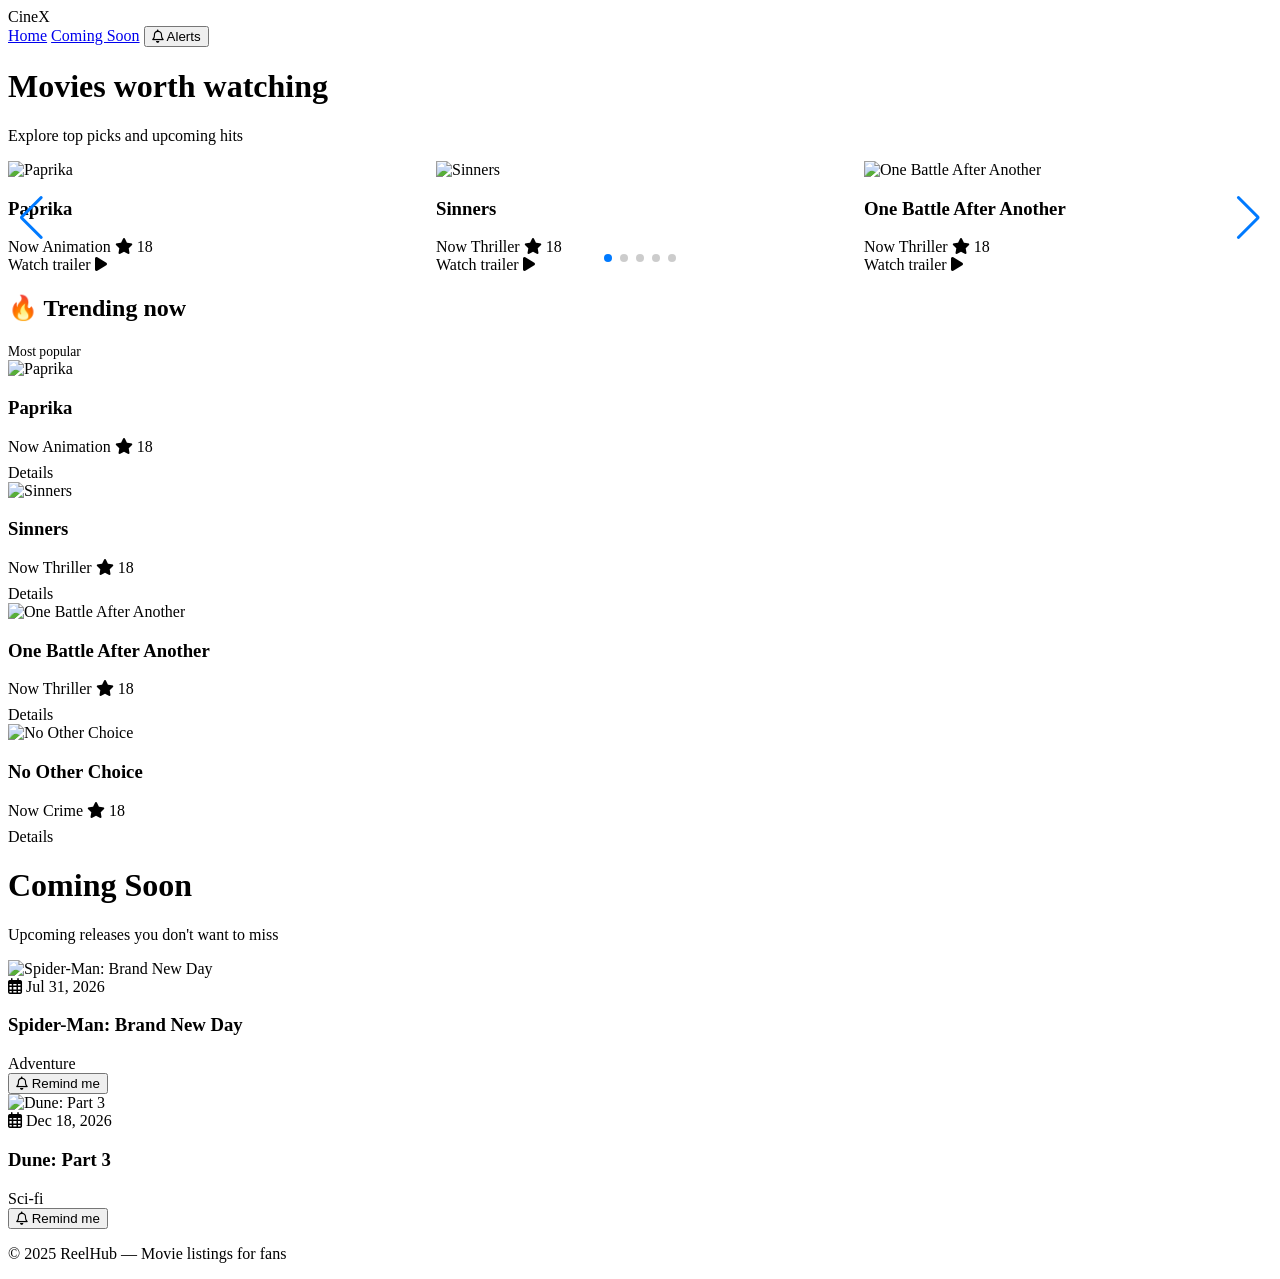
==== movie listing/index.html @ 29bce932 "server error fix" ====
<!DOCTYPE html>
<html lang="en">
<head>
    <meta charset="UTF-8">
    <meta name="viewport" content="width=device-width, initial-scale=1.0">
    <title>CineX - Movie Tracker</title>
    <!-- Google Fonts -->
    <link href="https://fonts.googleapis.com/css2?family=Inter:opsz,wght@14..32,300;400;600;700&display=swap" rel="stylesheet">
    <!-- Swiper CSS (for carousel) -->
    <link rel="stylesheet" href="https://cdn.jsdelivr.net/npm/swiper@11/swiper-bundle.min.css" />
    <!-- Font Awesome (for icons) -->
    <link rel="stylesheet" href="https://cdnjs.cloudflare.com/ajax/libs/font-awesome/6.0.0-beta3/css/all.min.css">

</head>
<body>

<!-- Placeholder for external structure sections -->
<div id="site-header"></div>
<main id="site-content"></main>
<div id="site-footer"></div>

<!-- ========== SCRIPTS ========== -->
<script src="https://cdn.jsdelivr.net/npm/swiper@11/swiper-bundle.min.js"></script>
<script>
    async function loadPartial(container, url) {
        try {
            const response = await fetch(url);
            if (!response.ok) throw new Error(`${url} load failed`);
            document.getElementById(container).innerHTML = await response.text();
        } catch (err) {
            console.error(err);
            document.getElementById(container).innerHTML = `<p class="error">Failed to load ${url}</p>`;
        }
    }

    async function loadSectionedLayout() {
        try {
            const [headerRes, homeRes, comingRes, footerRes] = await Promise.all([
                fetch('partials/header.html'),
                fetch('partials/home.html'),
                fetch('partials/coming.html'),
                fetch('partials/footer.html')
            ]);

            const headerHtml = await headerRes.text();
            const homeHtml = await homeRes.text();
            const comingHtml = await comingRes.text();
            const footerHtml = await footerRes.text();

            document.getElementById('site-header').innerHTML = headerHtml;
            document.getElementById('site-content').innerHTML = homeHtml + comingHtml;
            document.getElementById('site-footer').innerHTML = footerHtml;
        } catch (err) {
            console.error('Error loading layout:', err);
        }
    }

    // ========== MOVIE DATA ==========
    let carouselMovies = [];
    let trendingMovies = [];
    let comingMovies = [];

    function makePlaceholderPoster(title, color = '1a1a24', textColor = '9b87f5') {
        const safe = encodeURIComponent(title.replace(/\s+/g, '+'));
        return `https://placehold.co/600x400/${color}/${textColor}?text=${safe}`;
    }

    function prettyDate(isoDate) {
        if (!isoDate) return 'TBA';
        const d = new Date(isoDate);
        if (Number.isNaN(d.getTime())) return isoDate;
        return d.toLocaleDateString(undefined, { month: 'short', day: 'numeric', year: 'numeric' });
    }

    const movieCovers = {
        'Paprika': 'https://upload.wikimedia.org/wikipedia/en/1/12/Paprika_%282006_film%29_poster.jpg',
        'Sinners': 'https://via.placeholder.com/780x1170?text=Sinners',
        'One Battle After Another': 'https://via.placeholder.com/780x1170?text=One+Battle+After+Another',
        'No Other Choice': 'https://via.placeholder.com/780x1170?text=No+Other+Choice',
        'Avatar: The Way of Water': 'https://image.tmdb.org/t/p/w780/t6HIqrRAclMCA60NsSmeqe9RmNV.jpg',
        'Coraline': 'https://upload.wikimedia.org/wikipedia/en/7/7a/Coraline_poster.jpg',
        'Sentimental Value': 'https://via.placeholder.com/780x1170?text=Sentimental+Value',
        "Howl's Moving Castle": 'https://upload.wikimedia.org/wikipedia/en/a/a0/Howls-moving-castleposter.jpg',
        'Spider-Man: Brand New Day': 'https://via.placeholder.com/780x1170?text=Spider-Man+Brand+New+Day',
        'Dune: Part 3': 'https://via.placeholder.com/780x1170?text=Dune+Part+3'
    };

    function parseMovieNode(node) {
        const title = node.querySelector('title')?.textContent.trim() || 'Untitled';
        const release = node.querySelector('release_date')?.textContent.trim() || null;
        const year = release ? (release.slice(0, 4)) : 'Now';
        const rating = node.querySelector('rating')?.textContent.trim() || '—';
        const genre = node.querySelector('genre > type')?.textContent.trim() || 'Unknown';

        const img = movieCovers[title] || makePlaceholderPoster(title);
        const fallback = makePlaceholderPoster(title, '2e2e3a', 'f5f5f5');

        return {
            title,
            year,
            rating,
            genre,
            release: prettyDate(release),
            img,
            fallback
        };
    }

    async function loadMovieDataFromXml() {
        const response = await fetch('movies.xml');
        if (!response.ok) throw new Error('Could not load movies.xml');
        const xmlText = await response.text();
        const parser = new DOMParser();
        const xmlDoc = parser.parseFromString(xmlText, 'application/xml');

        const nowShowing = Array.from(xmlDoc.querySelectorAll('now_showing > movie')).map(parseMovieNode);
        const aboutComing = Array.from(xmlDoc.querySelectorAll('coming_soon > movie')).map(parseMovieNode);

        carouselMovies = nowShowing.slice(0, 5);
        trendingMovies = nowShowing.slice(0, 4);
        comingMovies = aboutComing;
    }

    function setImg(imgElement, primary, fallback) {
        imgElement.src = primary;
        imgElement.onerror = function() {
            if (imgElement.src !== fallback) {
                imgElement.src = fallback;
            }
        };
    }

    function buildCarousel() {
        const wrapper = document.getElementById("carouselList");
        if (!wrapper) return;
        wrapper.innerHTML = "";
        for (let m of carouselMovies) {
            const slide = document.createElement("div");
            slide.className = "swiper-slide";
            slide.innerHTML = `
                <div class="movie-card">
                    <img class="carousel-img" data-src="${m.img}" data-fallback="${m.fallback}" alt="${m.title}">
                    <div class="movie-info">
                        <h3>${m.title}</h3>
                        <div class="movie-details">
                            <span>${m.year}</span>
                            <span>${m.genre}</span>
                            <span class="rating"><i class="fas fa-star"></i> ${m.rating}</span>
                        </div>
                        <div class="trailer-btn">Watch trailer <i class="fas fa-play"></i></div>
                    </div>
                </div>
            `;
            wrapper.appendChild(slide);
        }
        const imgs = document.querySelectorAll(".carousel-img");
        imgs.forEach(img => {
            const src = img.getAttribute("data-src");
            const fall = img.getAttribute("data-fallback");
            setImg(img, src, fall);
        });
    }

    function buildTrending() {
        const grid = document.getElementById("trendingGrid");
        if (!grid) return;
        grid.innerHTML = "";
        for (let m of trendingMovies) {
            const card = document.createElement("div");
            card.className = "grid-card";
            card.innerHTML = `
                <img class="grid-img" data-src="${m.img}" data-fallback="${m.fallback}" alt="${m.title}">
                <div class="card-info">
                    <h3>${m.title}</h3>
                    <div class="movie-details">
                        <span>${m.year}</span>
                        <span>${m.genre}</span>
                        ${m.rating !== "—" ? `<span class="rating"><i class="fas fa-star"></i> ${m.rating}</span>` : ""}
                    </div>
                    <div class="trailer-btn" style="margin-top:8px;">Details</div>
                </div>
            `;
            grid.appendChild(card);
        }
        const gridImgs = document.querySelectorAll("#trendingGrid .grid-img");
        gridImgs.forEach(img => {
            const src = img.getAttribute("data-src");
            const fall = img.getAttribute("data-fallback");
            setImg(img, src, fall);
        });
    }

    function buildComingSoon() {
        const grid = document.getElementById("comingGrid");
        if (!grid) return;
        grid.innerHTML = "";
        for (let m of comingMovies) {
            const card = document.createElement("div");
            card.className = "grid-card";
            card.innerHTML = `
                <img class="coming-img" data-src="${m.img}" data-fallback="${m.fallback}" alt="${m.title}">
                <div class="card-info">
                    <div class="release-badge"><i class="far fa-calendar-alt"></i> ${m.release}</div>
                    <h3>${m.title}</h3>
                    <div class="movie-details">${m.genre}</div>
                    <button class="remind-button" data-movie="${m.title}"><i class="far fa-bell"></i> Remind me</button>
                </div>
            `;
            grid.appendChild(card);
        }
        const comingImgs = document.querySelectorAll("#comingGrid .coming-img");
        comingImgs.forEach(img => {
            const src = img.getAttribute("data-src");
            const fall = img.getAttribute("data-fallback");
            setImg(img, src, fall);
        });
        document.querySelectorAll(".remind-button").forEach(btn => {
            btn.addEventListener("click", function(e) {
                e.stopPropagation();
                const movieName = this.getAttribute("data-movie");
                alert("Reminder set for " + movieName + "! We'll notify you.");
            });
        });
    }

    function bindActions() {
        document.body.addEventListener("click", function(e) {
            if (e.target.closest(".trailer-btn")) {
                const btn = e.target.closest(".trailer-btn");
                const card = btn.closest(".movie-card") || btn.closest(".grid-card");
                let title = "this movie";
                if (card) {
                    const titleEl = card.querySelector("h3");
                    if (titleEl) title = titleEl.innerText;
                }
                alert("🎬 Trailer preview for " + title + " - coming soon!");
            }
        });
    }

    let swiperInstance = null;
    function initSwiper() {
        if (swiperInstance) swiperInstance.destroy(true, true);
        swiperInstance = new Swiper(".movie-carousel", {
            slidesPerView: 1,
            spaceBetween: 20,
            loop: true,
            pagination: { el: ".swiper-pagination", clickable: true },
            navigation: { nextEl: ".swiper-button-next", prevEl: ".swiper-button-prev" },
            breakpoints: {
                640: { slidesPerView: 2 },
                1000: { slidesPerView: 3 }
            },
            autoplay: { delay: 4000, disableOnInteraction: false }
        });
    }

    function setupNavigation() {
        const homePageDiv = document.getElementById("homePage");
        const comingPageDiv = document.getElementById("comingPage");
        const navLinks = document.querySelectorAll(".nav-link");

        console.log("Setting up navigation...");
        console.log("homePage exists:", !!homePageDiv);
        console.log("comingPage exists:", !!comingPageDiv);
        console.log("navLinks found:", navLinks.length);

        if (!homePageDiv || !comingPageDiv) {
            console.error("Page elements not found! Check HTML structure.");
            return;
        }

        function switchPage(pageName) {
            console.log("Switching to page:", pageName);
            if (pageName === "home") {
                homePageDiv.classList.add("active");
                comingPageDiv.classList.remove("active");
                setTimeout(() => {
                    if (swiperInstance) swiperInstance.update();
                    else initSwiper();
                }, 50);
            } else if (pageName === "coming") {
                homePageDiv.classList.remove("active");
                comingPageDiv.classList.add("active");
            }
            navLinks.forEach(link => {
                const linkPage = link.getAttribute("data-page");
                if (linkPage === pageName) {
                    link.classList.add("active");
                } else {
                    link.classList.remove("active");
                }
            });
        }

        navLinks.forEach(link => {
            link.addEventListener("click", function(e) {
                e.preventDefault();
                const page = this.getAttribute("data-page");
                console.log("Nav link clicked, page:", page);
                if (page) switchPage(page);
            });
        });

        const bellBtn = document.getElementById("notifyBell");
        if (bellBtn) {
            bellBtn.addEventListener("click", function() {
                alert("Get alerts for new movies and trailers! (demo)");
            });
        }
        switchPage("home");
    }

    function init() {
        buildCarousel();
        buildTrending();
        buildComingSoon();
        bindActions();
        setupNavigation();
        initSwiper();
    }

    loadSectionedLayout()
        .then(() => loadMovieDataFromXml())
        .then(init)
        .catch(err => {
            console.error(err);
            // If XML fails, still initialize with whatever data is present
            init();
        });
</script>
</body>
</html>
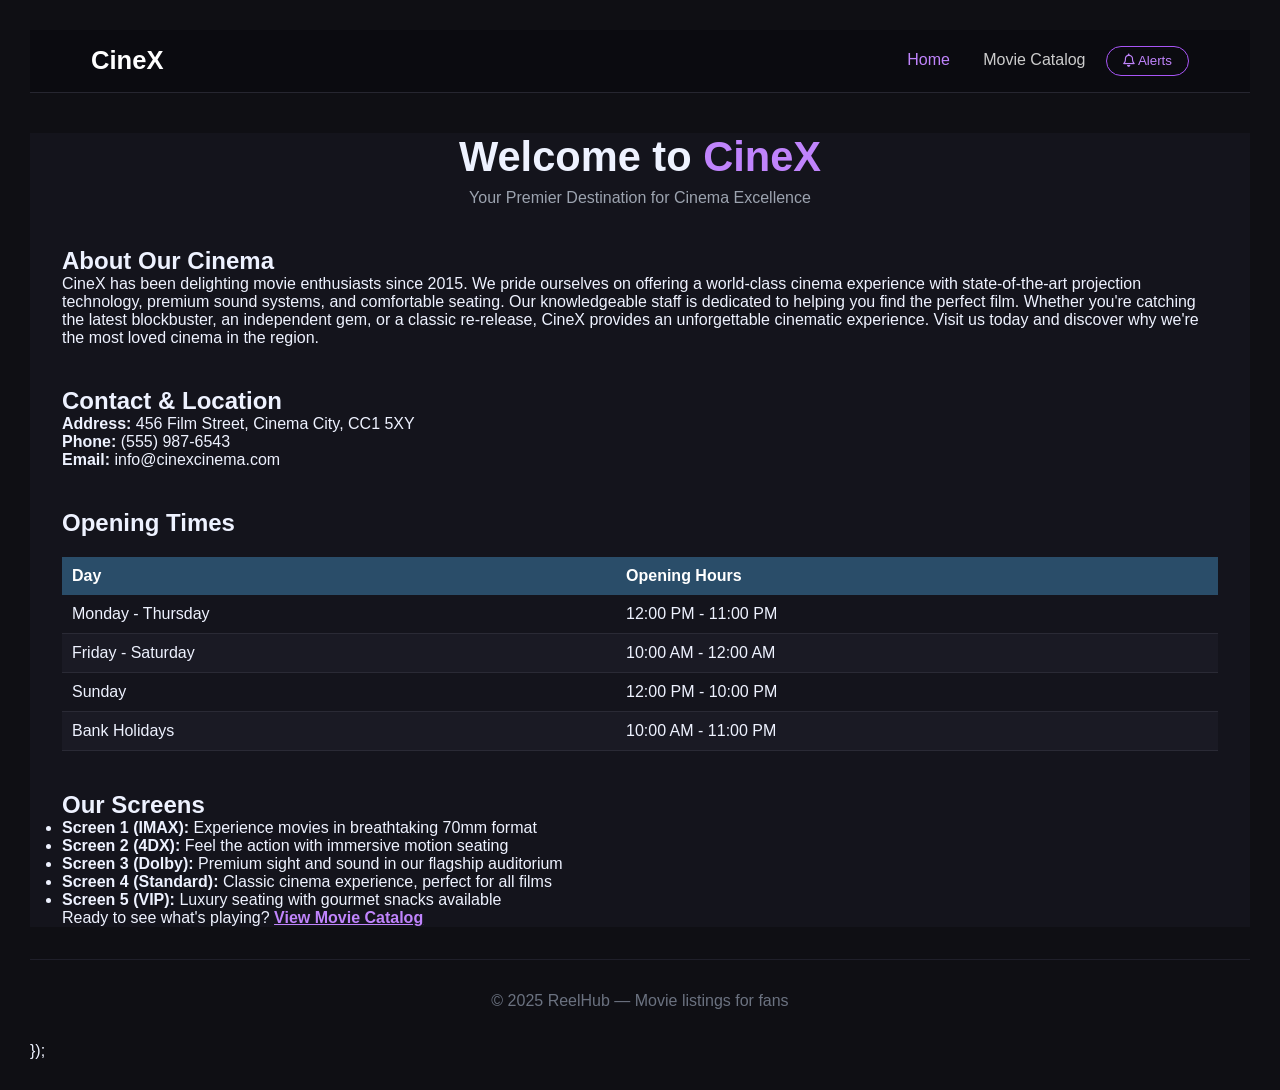
==== commit b44d651b: "style.css" ====
--- a/movie listing/index.html
+++ b/movie listing/index.html
@@ -10,7 +10,8 @@
     <link rel="stylesheet" href="https://cdn.jsdelivr.net/npm/swiper@11/swiper-bundle.min.css" />
     <!-- Font Awesome (for icons) -->
     <link rel="stylesheet" href="https://cdnjs.cloudflare.com/ajax/libs/font-awesome/6.0.0-beta3/css/all.min.css">
-
+    <!-- Main Stylesheet -->
+    <link rel="stylesheet" href="style.css">
 </head>
 <body>
 
@@ -22,17 +23,6 @@
 <!-- ========== SCRIPTS ========== -->
 <script src="https://cdn.jsdelivr.net/npm/swiper@11/swiper-bundle.min.js"></script>
 <script>
-    async function loadPartial(container, url) {
-        try {
-            const response = await fetch(url);
-            if (!response.ok) throw new Error(`${url} load failed`);
-            document.getElementById(container).innerHTML = await response.text();
-        } catch (err) {
-            console.error(err);
-            document.getElementById(container).innerHTML = `<p class="error">Failed to load ${url}</p>`;
-        }
-    }
-
     async function loadSectionedLayout() {
         try {
             const [headerRes, homeRes, comingRes, footerRes] = await Promise.all([
@@ -56,203 +46,60 @@
     }
 
     // ========== MOVIE DATA ==========
-    let carouselMovies = [];
-    let trendingMovies = [];
-    let comingMovies = [];
+    let moviesData = [];
 
-    function makePlaceholderPoster(title, color = '1a1a24', textColor = '9b87f5') {
-        const safe = encodeURIComponent(title.replace(/\s+/g, '+'));
-        return `https://placehold.co/600x400/${color}/${textColor}?text=${safe}`;
+    async function loadMoviesFromXml() {
+        try {
+            const response = await fetch('movies.xml');
+            if (!response.ok) throw new Error('Could not load movies.xml');
+            const xmlText = await response.text();
+            const parser = new DOMParser();
+            const xmlDoc = parser.parseFromString(xmlText, 'application/xml');
+
+            if (xmlDoc.getElementsByTagName("parsererror").length > 0) {
+                throw new Error('XML parsing error');
+            }
+
+            // Load now_showing movies
+            moviesData = Array.from(xmlDoc.querySelectorAll('now_showing > movie')).map(node => {
+                const showtimes = Array.from(node.querySelectorAll('showtimes > time'))
+                    .map(t => t.textContent.trim())
+                    .join(', ');
+                
+                return {
+                    id: node.getAttribute('id'),
+                    title: node.querySelector('title')?.textContent.trim() || 'Unknown',
+                    genre: node.querySelector('genre > type')?.textContent.trim() || 'Unknown',
+                    rating: node.querySelector('rating')?.textContent.trim() || '—',
+                    duration: node.querySelector('duration')?.textContent.trim() || '—',
+                    format: node.querySelector('format')?.textContent.trim() || '—',
+                    showtimes: showtimes || '—'
+                };
+            });
+
+            console.log(`Loaded ${moviesData.length} movies from XML`);
+        } catch (err) {
+            console.error('Error loading movies:', err);
+        }
     }
 
-    function prettyDate(isoDate) {
-        if (!isoDate) return 'TBA';
-        const d = new Date(isoDate);
-        if (Number.isNaN(d.getTime())) return isoDate;
-        return d.toLocaleDateString(undefined, { month: 'short', day: 'numeric', year: 'numeric' });
-    }
-
-    const movieCovers = {
-        'Paprika': 'https://upload.wikimedia.org/wikipedia/en/1/12/Paprika_%282006_film%29_poster.jpg',
-        'Sinners': 'https://via.placeholder.com/780x1170?text=Sinners',
-        'One Battle After Another': 'https://via.placeholder.com/780x1170?text=One+Battle+After+Another',
-        'No Other Choice': 'https://via.placeholder.com/780x1170?text=No+Other+Choice',
-        'Avatar: The Way of Water': 'https://image.tmdb.org/t/p/w780/t6HIqrRAclMCA60NsSmeqe9RmNV.jpg',
-        'Coraline': 'https://upload.wikimedia.org/wikipedia/en/7/7a/Coraline_poster.jpg',
-        'Sentimental Value': 'https://via.placeholder.com/780x1170?text=Sentimental+Value',
-        "Howl's Moving Castle": 'https://upload.wikimedia.org/wikipedia/en/a/a0/Howls-moving-castleposter.jpg',
-        'Spider-Man: Brand New Day': 'https://via.placeholder.com/780x1170?text=Spider-Man+Brand+New+Day',
-        'Dune: Part 3': 'https://via.placeholder.com/780x1170?text=Dune+Part+3'
-    };
-
-    function parseMovieNode(node) {
-        const title = node.querySelector('title')?.textContent.trim() || 'Untitled';
-        const release = node.querySelector('release_date')?.textContent.trim() || null;
-        const year = release ? (release.slice(0, 4)) : 'Now';
-        const rating = node.querySelector('rating')?.textContent.trim() || '—';
-        const genre = node.querySelector('genre > type')?.textContent.trim() || 'Unknown';
-
-        const img = movieCovers[title] || makePlaceholderPoster(title);
-        const fallback = makePlaceholderPoster(title, '2e2e3a', 'f5f5f5');
-
-        return {
-            title,
-            year,
-            rating,
-            genre,
-            release: prettyDate(release),
-            img,
-            fallback
-        };
-    }
-
-    async function loadMovieDataFromXml() {
-        const response = await fetch('movies.xml');
-        if (!response.ok) throw new Error('Could not load movies.xml');
-        const xmlText = await response.text();
-        const parser = new DOMParser();
-        const xmlDoc = parser.parseFromString(xmlText, 'application/xml');
-
-        const nowShowing = Array.from(xmlDoc.querySelectorAll('now_showing > movie')).map(parseMovieNode);
-        const aboutComing = Array.from(xmlDoc.querySelectorAll('coming_soon > movie')).map(parseMovieNode);
-
-        carouselMovies = nowShowing.slice(0, 5);
-        trendingMovies = nowShowing.slice(0, 4);
-        comingMovies = aboutComing;
-    }
-
-    function setImg(imgElement, primary, fallback) {
-        imgElement.src = primary;
-        imgElement.onerror = function() {
-            if (imgElement.src !== fallback) {
-                imgElement.src = fallback;
-            }
-        };
-    }
-
-    function buildCarousel() {
-        const wrapper = document.getElementById("carouselList");
-        if (!wrapper) return;
-        wrapper.innerHTML = "";
-        for (let m of carouselMovies) {
-            const slide = document.createElement("div");
-            slide.className = "swiper-slide";
-            slide.innerHTML = `
-                <div class="movie-card">
-                    <img class="carousel-img" data-src="${m.img}" data-fallback="${m.fallback}" alt="${m.title}">
-                    <div class="movie-info">
-                        <h3>${m.title}</h3>
-                        <div class="movie-details">
-                            <span>${m.year}</span>
-                            <span>${m.genre}</span>
-                            <span class="rating"><i class="fas fa-star"></i> ${m.rating}</span>
-                        </div>
-                        <div class="trailer-btn">Watch trailer <i class="fas fa-play"></i></div>
-                    </div>
-                </div>
+    function buildMoviesTable() {
+        const tableBody = document.getElementById("moviesTableBody");
+        if (!tableBody) return;
+        
+        tableBody.innerHTML = "";
+        
+        for (let movie of moviesData) {
+            const row = tableBody.insertRow();
+            row.innerHTML = `
+                <td><strong>${movie.title}</strong></td>
+                <td>${movie.genre}</td>
+                <td>${movie.rating}</td>
+                <td>${movie.duration}</td>
+                <td>${movie.format}</td>
+                <td><em>${movie.showtimes}</em></td>
             `;
-            wrapper.appendChild(slide);
         }
-        const imgs = document.querySelectorAll(".carousel-img");
-        imgs.forEach(img => {
-            const src = img.getAttribute("data-src");
-            const fall = img.getAttribute("data-fallback");
-            setImg(img, src, fall);
-        });
-    }
-
-    function buildTrending() {
-        const grid = document.getElementById("trendingGrid");
-        if (!grid) return;
-        grid.innerHTML = "";
-        for (let m of trendingMovies) {
-            const card = document.createElement("div");
-            card.className = "grid-card";
-            card.innerHTML = `
-                <img class="grid-img" data-src="${m.img}" data-fallback="${m.fallback}" alt="${m.title}">
-                <div class="card-info">
-                    <h3>${m.title}</h3>
-                    <div class="movie-details">
-                        <span>${m.year}</span>
-                        <span>${m.genre}</span>
-                        ${m.rating !== "—" ? `<span class="rating"><i class="fas fa-star"></i> ${m.rating}</span>` : ""}
-                    </div>
-                    <div class="trailer-btn" style="margin-top:8px;">Details</div>
-                </div>
-            `;
-            grid.appendChild(card);
-        }
-        const gridImgs = document.querySelectorAll("#trendingGrid .grid-img");
-        gridImgs.forEach(img => {
-            const src = img.getAttribute("data-src");
-            const fall = img.getAttribute("data-fallback");
-            setImg(img, src, fall);
-        });
-    }
-
-    function buildComingSoon() {
-        const grid = document.getElementById("comingGrid");
-        if (!grid) return;
-        grid.innerHTML = "";
-        for (let m of comingMovies) {
-            const card = document.createElement("div");
-            card.className = "grid-card";
-            card.innerHTML = `
-                <img class="coming-img" data-src="${m.img}" data-fallback="${m.fallback}" alt="${m.title}">
-                <div class="card-info">
-                    <div class="release-badge"><i class="far fa-calendar-alt"></i> ${m.release}</div>
-                    <h3>${m.title}</h3>
-                    <div class="movie-details">${m.genre}</div>
-                    <button class="remind-button" data-movie="${m.title}"><i class="far fa-bell"></i> Remind me</button>
-                </div>
-            `;
-            grid.appendChild(card);
-        }
-        const comingImgs = document.querySelectorAll("#comingGrid .coming-img");
-        comingImgs.forEach(img => {
-            const src = img.getAttribute("data-src");
-            const fall = img.getAttribute("data-fallback");
-            setImg(img, src, fall);
-        });
-        document.querySelectorAll(".remind-button").forEach(btn => {
-            btn.addEventListener("click", function(e) {
-                e.stopPropagation();
-                const movieName = this.getAttribute("data-movie");
-                alert("Reminder set for " + movieName + "! We'll notify you.");
-            });
-        });
-    }
-
-    function bindActions() {
-        document.body.addEventListener("click", function(e) {
-            if (e.target.closest(".trailer-btn")) {
-                const btn = e.target.closest(".trailer-btn");
-                const card = btn.closest(".movie-card") || btn.closest(".grid-card");
-                let title = "this movie";
-                if (card) {
-                    const titleEl = card.querySelector("h3");
-                    if (titleEl) title = titleEl.innerText;
-                }
-                alert("🎬 Trailer preview for " + title + " - coming soon!");
-            }
-        });
-    }
-
-    let swiperInstance = null;
-    function initSwiper() {
-        if (swiperInstance) swiperInstance.destroy(true, true);
-        swiperInstance = new Swiper(".movie-carousel", {
-            slidesPerView: 1,
-            spaceBetween: 20,
-            loop: true,
-            pagination: { el: ".swiper-pagination", clickable: true },
-            navigation: { nextEl: ".swiper-button-next", prevEl: ".swiper-button-prev" },
-            breakpoints: {
-                640: { slidesPerView: 2 },
-                1000: { slidesPerView: 3 }
-            },
-            autoplay: { delay: 4000, disableOnInteraction: false }
-        });
     }
 
     function setupNavigation() {
@@ -275,13 +122,10 @@
             if (pageName === "home") {
                 homePageDiv.classList.add("active");
                 comingPageDiv.classList.remove("active");
-                setTimeout(() => {
-                    if (swiperInstance) swiperInstance.update();
-                    else initSwiper();
-                }, 50);
             } else if (pageName === "coming") {
                 homePageDiv.classList.remove("active");
                 comingPageDiv.classList.add("active");
+                buildMoviesTable();
             }
             navLinks.forEach(link => {
                 const linkPage = link.getAttribute("data-page");
@@ -305,28 +149,25 @@
         const bellBtn = document.getElementById("notifyBell");
         if (bellBtn) {
             bellBtn.addEventListener("click", function() {
-                alert("Get alerts for new movies and trailers! (demo)");
+                alert("Subscribe to CineX alerts for new movie releases and special offers!");
             });
         }
         switchPage("home");
     }
 
     function init() {
-        buildCarousel();
-        buildTrending();
-        buildComingSoon();
-        bindActions();
+        buildMoviesTable();
         setupNavigation();
-        initSwiper();
     }
 
     loadSectionedLayout()
-        .then(() => loadMovieDataFromXml())
+        .then(() => loadMoviesFromXml())
         .then(init)
         .catch(err => {
-            console.error(err);
-            // If XML fails, still initialize with whatever data is present
+            console.error("Initialization error:", err);
             init();
+        });
+</script>
         });
 </script>
 </body>
--- a/movie listing/style.css
+++ b/movie listing/style.css
@@ -0,0 +1,418 @@
+/* ========== ALL STYLES HERE ========== */
+* {
+    margin: 0;
+    padding: 0;
+    box-sizing: border-box;
+}
+
+
+        body {
+            font-family: 'Inter', sans-serif;
+            background: #0f0f14;
+            color: #eef2ff;
+        }
+
+        /* Header / Navigation Bar */
+        .header {
+            display: flex;
+            justify-content: space-between;
+            align-items: center;
+            padding: 1rem 5%;
+            background: #0b0b10;
+            border-bottom: 1px solid #262630;
+            position: sticky;
+            top: 0;
+            z-index: 10;
+        }
+
+        .logo {
+            font-size: 1.6rem;
+            font-weight: 700;
+        }
+
+        .logo span {
+            color: #a855f7;
+        }
+
+        .nav a {
+            color: #ccc;
+            text-decoration: none;
+            margin-left: 1.8rem;
+            font-weight: 500;
+            transition: 0.2s;
+        }
+
+        .nav a:hover,
+        .nav a.active {
+            color: #c084fc;
+        }
+
+        .btn-small {
+            background: transparent;
+            border: 1px solid #a855f7;
+            padding: 0.4rem 1rem;
+            border-radius: 30px;
+            color: #c084fc;
+            font-weight: 500;
+            cursor: pointer;
+            margin-left: 1rem;
+        }
+
+        .btn-small:hover {
+            background: #2a1e3c;
+        }
+
+        /* Main Container - centers content */
+        .container {
+            max-width: 1300px;
+            margin: 0 auto;
+            padding: 0 2rem;
+        }
+
+        /* Hero Section (title area) */
+        .hero {
+            text-align: center;
+            margin: 2.5rem 0 2rem;
+        }
+
+        .hero h1 {
+            font-size: 2.6rem;
+            font-weight: 800;
+        }
+
+        .hero p {
+            color: #9ca3af;
+            margin-top: 0.5rem;
+        }
+
+        .purple-text {
+            color: #c084fc;
+        }
+
+        /* Carousel Section */
+        .carousel-section {
+            margin: 2rem 0 3rem;
+        }
+
+        .swiper {
+            padding: 0.5rem 0 2rem;
+        }
+
+        .swiper-slide {
+            background: #14141c;
+            border-radius: 24px;
+            overflow: hidden;
+            transition: 0.2s;
+            box-shadow: 0 10px 20px rgba(0,0,0,0.3);
+        }
+
+        .swiper-slide:hover {
+            transform: translateY(-4px);
+        }
+
+        .movie-card img {
+            width: 100%;
+            height: 340px;
+            object-fit: cover;
+            display: block;
+        }
+
+        .movie-info {
+            padding: 1rem;
+        }
+
+        .movie-info h3 {
+            font-size: 1.2rem;
+            margin-bottom: 0.3rem;
+        }
+
+        .movie-details {
+            display: flex;
+            gap: 1rem;
+            font-size: 0.8rem;
+            color: #aaa;
+            margin: 0.5rem 0;
+        }
+
+        .rating {
+            color: #fbbf24;
+        }
+
+        .trailer-btn {
+            display: inline-block;
+            background: #1e1a2f;
+            padding: 0.3rem 1rem;
+            border-radius: 30px;
+            font-size: 0.75rem;
+            color: #c084fc;
+            text-decoration: none;
+            margin-top: 0.5rem;
+            cursor: pointer;
+        }
+
+        /* Section Titles */
+        .section-title {
+            display: flex;
+            justify-content: space-between;
+            align-items: baseline;
+            margin: 2rem 0 1rem;
+        }
+
+        .section-title h2 {
+            font-size: 1.6rem;
+        }
+
+        /* Movie Grid (used for trending and coming soon) */
+        .movie-grid {
+            display: grid;
+            grid-template-columns: repeat(auto-fill, minmax(250px, 1fr));
+            gap: 1.8rem;
+            margin-bottom: 3rem;
+        }
+
+        .grid-card {
+            background: #14141c;
+            border-radius: 20px;
+            overflow: hidden;
+            transition: 0.2s;
+            border: 1px solid #252530;
+        }
+
+        .grid-card:hover {
+            border-color: #6b21a5;
+        }
+
+        .grid-card img {
+            width: 100%;
+            height: 240px;
+            object-fit: cover;
+        }
+
+        .card-info {
+            padding: 1rem;
+        }
+
+        .card-info h3 {
+            font-size: 1.1rem;
+        }
+
+        .release-badge {
+            background: #2a2538;
+            display: inline-block;
+            padding: 0.2rem 0.8rem;
+            border-radius: 20px;
+            font-size: 0.7rem;
+            margin: 0.5rem 0;
+        }
+
+        .remind-button {
+            background: none;
+            border: 1px solid #a855f7;
+            color: #c084fc;
+            padding: 0.3rem 1rem;
+            border-radius: 30px;
+            font-size: 0.7rem;
+            margin-top: 0.6rem;
+            cursor: pointer;
+        }
+
+        /* Footer */
+        .footer {
+            text-align: center;
+            padding: 2rem;
+            color: #6b7280;
+            border-top: 1px solid #1f1f2a;
+            margin-top: 2rem;
+        }
+
+        /* Page switching - hides/shows pages */
+        .page {
+            display: none;
+            background: #14141c;
+        }
+
+        .page.active {
+            display: block;
+            background: #14141c;
+        }
+
+/* Mobile responsive */
+@media (max-width: 700px) {
+    .container {
+        padding: 0 1rem;
+    }
+    .header {
+        flex-direction: column;
+        gap: 0.7rem;
+    }
+    .nav a {
+        margin: 0 0.8rem;
+    }
+}
+
+/* ========== TABLE STYLING ========== */
+
+table {
+    width:100%;
+    border-collapse: collapse;
+    margin-top: 20px;
+    background: #14141c;
+    color: #eef2ff;
+
+}
+th {
+    background: #2a4d69;
+    color: white;
+    padding: 10px;
+    text-align: left;
+}
+
+td {
+    padding: 10px;
+    border-bottom: 1px solid #2a2a35;
+}
+tr:nth-child(even) {
+    background: #1a1a24;
+
+}
+
+tr:hover {
+    background: #2a080e;
+}
+
+/* ====== MOVIE TABLE ======*/
+.movie-table {
+    width: 100%;
+    border-collapse: collapse;
+    margin-top: 20px;
+    background-color: #14141c;
+    color: #eef2ff;
+}
+
+.movie-table th {
+    background: #800020;
+    color: white;
+    padding: 12px;
+    border: 1px solid #333;
+    text-align: left;
+    font-family: 'Sherborne',serif;
+    letter-spacing: 0.5px;
+}
+
+.movie-table td{
+    padding: 12px;
+    border: 1px solid #333;
+    vertical-align: top;
+}
+
+.movie-table tr:nth-child(even) {
+    background-color: #1f1f2e;
+}
+
+.movie-table tr:hover {
+    background-color: #4b0f1a;
+}
+
+/*price box*/
+.price {
+    background-color: #3a0d17;
+    padding: 8px;
+    border-radius: 6px;
+    line-height: 1.5;
+}
+
+/* Showtimes spacing*/
+td div {
+    margin-bottom: 4px;
+
+}
+
+body{
+    font-family: 'Sherbone', 'Inter', sans-serif;
+    background-color: #0f0f14;
+    color: #eef2ff;
+    padding:30px;
+}
+
+h2 {
+    margin-top: 40px;
+}
+
+.movie-table td {
+    font-family: 'Sherbone',serif;
+    vertical-align: middle;
+}
+.movie-table img {
+    width: 80px;
+    height:120px;
+    object-fit: cover;
+    border-radius: 8px;
+}
+.section-box{
+    background-color: #14141c;
+    padding: 20px;
+    margin-top: 30px;
+    border-radius: 10px;
+    border-left: 5px solid #800020;
+}
+.book-btn{
+    background-color: #800020;
+    color: white;
+    border: none;
+    padding:6px 12px;
+    border-radius: 5px;
+    cursor: pointer;
+
+}
+.book-btn:hover {
+    background-color: #5a0018;
+
+}
+.logo{
+    font-size: 1.6rem;
+    font-weight: 700;
+    color: white;
+}
+.logo span{
+    color: #800020;
+
+}
+.nav a:hover {
+    color: #800020;
+}
+.movie-table img{
+    width:80px;
+    border-radius: 6px;
+}
+/*POPUP DESCRIPTION BOX*/
+.popup {
+    display: none;
+    position:fixed;
+    top:0;
+    left:0;
+    width:100%;
+    height:100%;
+    background:rgba(0,0,0,0.8);
+
+}
+.popup:target{
+    display: block;
+}
+.popup-content{
+    background: #14141c;
+    width: 60%;
+    margin:10% auto;
+    padding: 20px;
+    border-radius:10px;
+    color:white;
+    text-align: center;
+}
+.close-btn {
+    display:incline-block;
+    margin-top:15px;
+    padding:8px 15px;
+    background:#800020;
+    color:white;
+    text-decoration:none;
+    border-radius: 5px;
+}
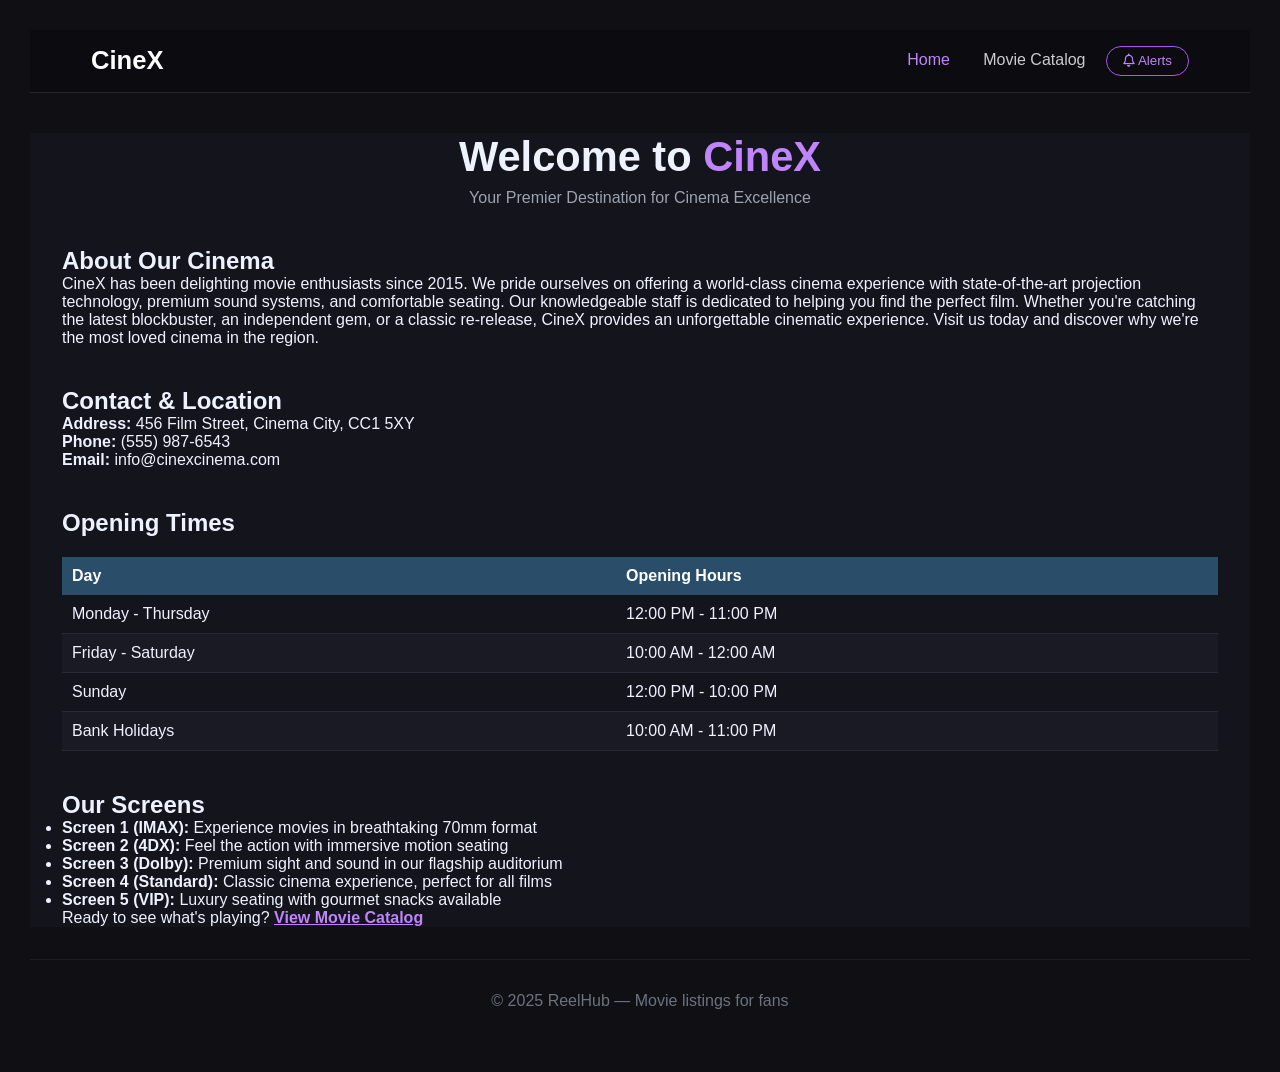
==== commit 3dd81985: "bug fix" ====
--- a/movie listing/index.html
+++ b/movie listing/index.html
@@ -168,7 +168,5 @@
             init();
         });
 </script>
-        });
-</script>
 </body>
 </html>
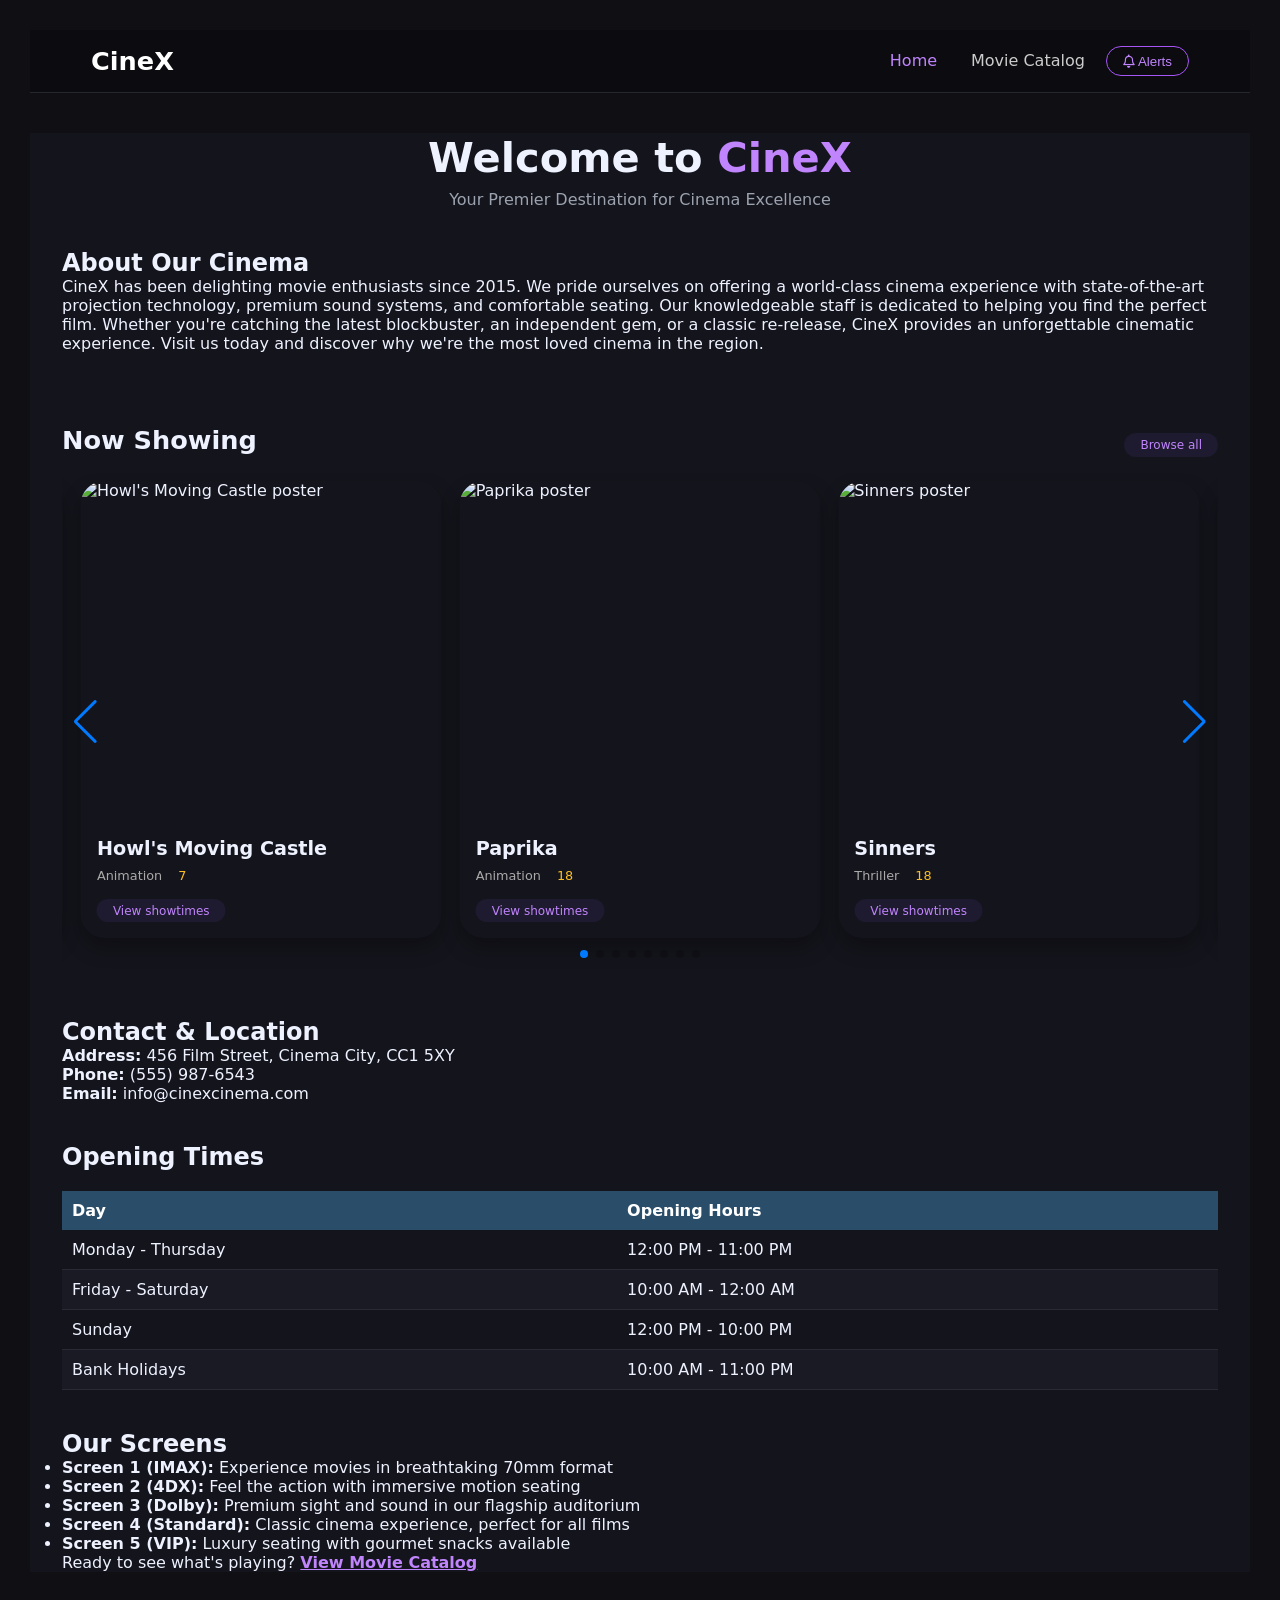
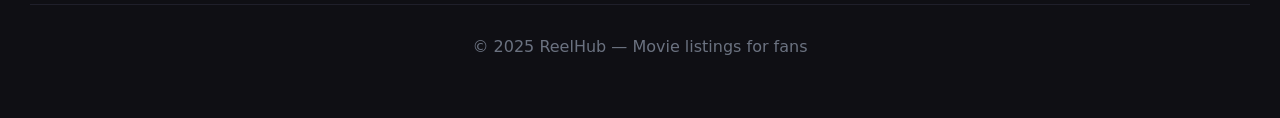
==== commit f704930a: "style.css & index.html vamp" ====
--- a/movie listing/index.html
+++ b/movie listing/index.html
@@ -4,8 +4,7 @@
     <meta charset="UTF-8">
     <meta name="viewport" content="width=device-width, initial-scale=1.0">
     <title>CineX - Movie Tracker</title>
-    <!-- Google Fonts -->
-    <link href="https://fonts.googleapis.com/css2?family=Inter:opsz,wght@14..32,300;400;600;700&display=swap" rel="stylesheet">
+    <!-- Local font stack - avoid external Google Fonts blocking -->
     <!-- Swiper CSS (for carousel) -->
     <link rel="stylesheet" href="https://cdn.jsdelivr.net/npm/swiper@11/swiper-bundle.min.css" />
     <!-- Font Awesome (for icons) -->
@@ -23,150 +22,269 @@
 <!-- ========== SCRIPTS ========== -->
 <script src="https://cdn.jsdelivr.net/npm/swiper@11/swiper-bundle.min.js"></script>
 <script>
-    async function loadSectionedLayout() {
+    // Step 1: Load all HTML partials
+    async function loadLayout() {
         try {
-            const [headerRes, homeRes, comingRes, footerRes] = await Promise.all([
-                fetch('partials/header.html'),
-                fetch('partials/home.html'),
-                fetch('partials/coming.html'),
-                fetch('partials/footer.html')
-            ]);
+            const cacheBust = `?cache=${Date.now()}`;
+            const headerRes = await fetch(`partials/header.html${cacheBust}`, { cache: 'no-store' });
+            const homeRes = await fetch(`partials/home.html${cacheBust}`, { cache: 'no-store' });
+            const comingRes = await fetch(`partials/coming.html${cacheBust}`, { cache: 'no-store' });
+            const footerRes = await fetch(`partials/footer.html${cacheBust}`, { cache: 'no-store' });
 
             const headerHtml = await headerRes.text();
             const homeHtml = await homeRes.text();
             const comingHtml = await comingRes.text();
             const footerHtml = await footerRes.text();
 
-            document.getElementById('site-header').innerHTML = headerHtml;
-            document.getElementById('site-content').innerHTML = homeHtml + comingHtml;
-            document.getElementById('site-footer').innerHTML = footerHtml;
+            const siteHeader = document.getElementById('site-header');
+            const siteContent = document.getElementById('site-content');
+            const siteFooter = document.getElementById('site-footer');
+
+            siteHeader.innerHTML = headerHtml;
+            siteContent.innerHTML = homeHtml + comingHtml;
+            siteFooter.innerHTML = footerHtml;
+
+            console.log("✓ Layout loaded");
+            console.log('  site-content child count:', siteContent.children.length);
+            console.log('  site-content ids:', Array.from(siteContent.querySelectorAll('[id]')).map(el => el.id).join(', '));
         } catch (err) {
-            console.error('Error loading layout:', err);
-        }
-    }
-
-    // ========== MOVIE DATA ==========
+            console.error('✗ Error loading layout:', err);
+        }
+    }
+
+    // Step 2: Load movies from XML
     let moviesData = [];
-
-    async function loadMoviesFromXml() {
+    
+    async function loadMovies() {
         try {
-            const response = await fetch('movies.xml');
-            if (!response.ok) throw new Error('Could not load movies.xml');
+            console.log("Loading XML...");
+            const response = await fetch(`movies.xml?cache=${Date.now()}`, { cache: 'no-store' });
             const xmlText = await response.text();
+            
             const parser = new DOMParser();
             const xmlDoc = parser.parseFromString(xmlText, 'application/xml');
-
-            if (xmlDoc.getElementsByTagName("parsererror").length > 0) {
-                throw new Error('XML parsing error');
+            
+            // Check for parse errors
+            if (xmlDoc.documentElement.tagName === 'parsererror') {
+                console.error('✗ XML parse error');
+                return;
             }
-
-            // Load now_showing movies
-            moviesData = Array.from(xmlDoc.querySelectorAll('now_showing > movie')).map(node => {
-                const showtimes = Array.from(node.querySelectorAll('showtimes > time'))
+            
+            // Extract movies
+            const movieElements = xmlDoc.querySelectorAll('now_showing > movie');
+            console.log(`Found ${movieElements.length} movies`);
+            
+            moviesData = Array.from(movieElements).map(movie => {
+                const title = movie.querySelector('title')?.textContent || 'Unknown';
+                const genre = movie.querySelector('genre > type')?.textContent || 'Unknown';
+                const rating = movie.querySelector('rating')?.textContent || '—';
+                const duration = movie.querySelector('duration')?.textContent || '—';
+                const format = movie.querySelector('format')?.textContent || '—';
+                
+                const times = Array.from(movie.querySelectorAll('showtimes > time'))
                     .map(t => t.textContent.trim())
-                    .join(', ');
+                    .join(', ') || '—';
                 
-                return {
-                    id: node.getAttribute('id'),
-                    title: node.querySelector('title')?.textContent.trim() || 'Unknown',
-                    genre: node.querySelector('genre > type')?.textContent.trim() || 'Unknown',
-                    rating: node.querySelector('rating')?.textContent.trim() || '—',
-                    duration: node.querySelector('duration')?.textContent.trim() || '—',
-                    format: node.querySelector('format')?.textContent.trim() || '—',
-                    showtimes: showtimes || '—'
-                };
+                return { title, genre, rating, duration, format, showtimes: times };
             });
-
-            console.log(`Loaded ${moviesData.length} movies from XML`);
+            
+            console.log(`✓ Loaded ${moviesData.length} movies`);
         } catch (err) {
-            console.error('Error loading movies:', err);
-        }
-    }
-
-    function buildMoviesTable() {
-        const tableBody = document.getElementById("moviesTableBody");
-        if (!tableBody) return;
-        
-        tableBody.innerHTML = "";
-        
-        for (let movie of moviesData) {
-            const row = tableBody.insertRow();
+            console.error('✗ Error loading movies:', err);
+        }
+    }
+
+    // Build a fallback table inside the coming page when the partial is missing it
+    function ensureMovieTableExists() {
+        let tbody = document.getElementById('moviesTableBody');
+        if (tbody) return tbody;
+
+        const comingPage = document.getElementById('comingPage');
+        if (!comingPage) {
+            return null;
+        }
+
+        comingPage.insertAdjacentHTML('beforeend', `
+            <div class="movies-table-wrapper">
+                <table class="movies-table">
+                    <thead>
+                        <tr>
+                            <th>Title</th>
+                            <th>Genre</th>
+                            <th>Rating</th>
+                            <th>Duration</th>
+                            <th>Format</th>
+                            <th>Showtimes</th>
+                        </tr>
+                    </thead>
+                    <tbody id="moviesTableBody"></tbody>
+                </table>
+            </div>
+        `);
+
+        console.warn('⚠️ Fallback movie table inserted into coming page');
+        return document.getElementById('moviesTableBody');
+    }
+
+    function getPosterUrl(title) {
+        const posterMap = {
+            'Paprika': 'https://via.placeholder.com/320x450/1f1f29/ffffff?text=Paprika',
+            'Sinners': 'https://via.placeholder.com/320x450/1f1f29/ffffff?text=Sinners',
+            'One Battle After Another': 'https://via.placeholder.com/320x450/1f1f29/ffffff?text=One+Battle',
+            'No Other Choice': 'https://via.placeholder.com/320x450/1f1f29/ffffff?text=No+Other+Choice',
+            'Avatar: The Way of Water': 'https://via.placeholder.com/320x450/1f1f29/ffffff?text=Avatar',
+            'Coraline': 'https://via.placeholder.com/320x450/1f1f29/ffffff?text=Coraline',
+            'Sentimental Value': 'https://via.placeholder.com/320x450/1f1f29/ffffff?text=Sentimental+Value',
+            "Howl's Moving Castle": 'https://via.placeholder.com/320x450/1f1f29/ffffff?text=Howl+Castle',
+            'Spider-Man: Brand New Day': 'https://via.placeholder.com/320x450/1f1f29/ffffff?text=Spider-Man',
+            'Dune: Part 3': 'https://via.placeholder.com/320x450/1f1f29/ffffff?text=Dune+3'
+        };
+        return posterMap[title] || 'https://via.placeholder.com/320x450/1f1f29/ffffff?text=Now+Showing';
+    }
+
+    function buildHomeCarousel() {
+        const carouselWrapper = document.getElementById('nowShowingCarousel');
+        if (!carouselWrapper) {
+            return;
+        }
+
+        carouselWrapper.innerHTML = moviesData.map(movie => `
+            <div class="swiper-slide">
+                <div class="movie-card">
+                    <img src="${getPosterUrl(movie.title)}" alt="${movie.title} poster">
+                    <div class="movie-info">
+                        <h3>${movie.title}</h3>
+                        <div class="movie-details">
+                            <span>${movie.genre}</span>
+                            <span class="rating">${movie.rating}</span>
+                        </div>
+                        <a href="#" class="trailer-btn nav-link" data-page="coming">View showtimes</a>
+                    </div>
+                </div>
+            </div>
+        `).join('');
+
+        new Swiper('.now-showing-swiper', {
+            slidesPerView: 1.1,
+            spaceBetween: 18,
+            centeredSlides: true,
+            loop: true,
+            grabCursor: true,
+            pagination: {
+                el: '.swiper-pagination',
+                clickable: true,
+            },
+            navigation: {
+                nextEl: '.swiper-button-next',
+                prevEl: '.swiper-button-prev',
+            },
+            breakpoints: {
+                700: {
+                    slidesPerView: 2.1,
+                },
+                1100: {
+                    slidesPerView: 3.1,
+                },
+            },
+        });
+    }
+
+    // Step 3: Display movies in table
+    function displayMovies() {
+        // Debug: Check what's in the DOM
+        const table = document.querySelector('.movies-table');
+        let tbody = document.getElementById('moviesTableBody');
+        const comingPage = document.getElementById('comingPage');
+        
+        console.log('Debug info:');
+        console.log('  comingPage exists:', comingPage ? 'yes' : 'no');
+        console.log('  table exists:', table ? 'yes' : 'no');
+        console.log('  tbody exists initially:', tbody ? 'yes' : 'no');
+        console.log('  All elements with id:', Array.from(document.querySelectorAll('[id]')).map(e => e.id).join(', '));
+
+        tbody = tbody || ensureMovieTableExists();
+        if (!tbody) {
+            const content = document.getElementById('site-content');
+            console.error('✗ Table body not found');
+            console.log('  site-content child count:', content ? content.children.length : 'none');
+            console.log('  site-content ids:', content ? Array.from(content.querySelectorAll('[id]')).map(el => el.id).join(', ') : 'none');
+            return;
+        }
+
+        console.log(`Displaying ${moviesData.length} movies in table`);
+        tbody.innerHTML = '';
+        
+        moviesData.forEach(movie => {
+            const row = document.createElement('tr');
             row.innerHTML = `
                 <td><strong>${movie.title}</strong></td>
                 <td>${movie.genre}</td>
                 <td>${movie.rating}</td>
                 <td>${movie.duration}</td>
                 <td>${movie.format}</td>
-                <td><em>${movie.showtimes}</em></td>
+                <td>${movie.showtimes}</td>
             `;
-        }
-    }
-
-    function setupNavigation() {
-        const homePageDiv = document.getElementById("homePage");
-        const comingPageDiv = document.getElementById("comingPage");
-        const navLinks = document.querySelectorAll(".nav-link");
-
-        console.log("Setting up navigation...");
-        console.log("homePage exists:", !!homePageDiv);
-        console.log("comingPage exists:", !!comingPageDiv);
-        console.log("navLinks found:", navLinks.length);
-
-        if (!homePageDiv || !comingPageDiv) {
-            console.error("Page elements not found! Check HTML structure.");
+            tbody.appendChild(row);
+        });
+        
+        console.log('✓ Movies displayed');
+    }
+
+    // Step 4: Setup page switching
+    function setupPages() {
+        const homePage = document.getElementById('homePage');
+        const comingPage = document.getElementById('comingPage');
+        const navLinks = document.querySelectorAll('.nav-link');
+        
+        if (!homePage || !comingPage) {
+            console.error('✗ Pages not found');
             return;
         }
-
-        function switchPage(pageName) {
-            console.log("Switching to page:", pageName);
-            if (pageName === "home") {
-                homePageDiv.classList.add("active");
-                comingPageDiv.classList.remove("active");
-            } else if (pageName === "coming") {
-                homePageDiv.classList.remove("active");
-                comingPageDiv.classList.add("active");
-                buildMoviesTable();
-            }
-            navLinks.forEach(link => {
-                const linkPage = link.getAttribute("data-page");
-                if (linkPage === pageName) {
-                    link.classList.add("active");
-                } else {
-                    link.classList.remove("active");
+        
+        console.log('✓ Pages found, setting up navigation');
+        
+        navLinks.forEach(link => {
+            link.addEventListener('click', (e) => {
+                e.preventDefault();
+                const page = link.getAttribute('data-page');
+                console.log(`Clicked: ${page}`);
+                
+                if (page === 'home') {
+                    homePage.classList.add('active');
+                    comingPage.classList.remove('active');
+                    navLinks.forEach(l => l.classList.toggle('active', l === link));
+                } else if (page === 'coming') {
+                    homePage.classList.remove('active');
+                    comingPage.classList.add('active');
+                    navLinks.forEach(l => l.classList.toggle('active', l === link));
+                    displayMovies();
                 }
             });
-        }
-
-        navLinks.forEach(link => {
-            link.addEventListener("click", function(e) {
-                e.preventDefault();
-                const page = this.getAttribute("data-page");
-                console.log("Nav link clicked, page:", page);
-                if (page) switchPage(page);
-            });
         });
-
-        const bellBtn = document.getElementById("notifyBell");
-        if (bellBtn) {
-            bellBtn.addEventListener("click", function() {
-                alert("Subscribe to CineX alerts for new movie releases and special offers!");
-            });
-        }
-        switchPage("home");
-    }
-
-    function init() {
-        buildMoviesTable();
-        setupNavigation();
-    }
-
-    loadSectionedLayout()
-        .then(() => loadMoviesFromXml())
-        .then(init)
-        .catch(err => {
-            console.error("Initialization error:", err);
-            init();
-        });
+        
+        // Set initial home page
+        homePage.classList.add('active');
+        comingPage.classList.remove('active');
+        console.log('✓ Navigation setup complete');
+    }
+
+    // Step 5: Initialize everything
+    async function init() {
+        console.log('=== INITIALIZING SITE ===');
+        await loadLayout();
+        await loadMovies();
+        buildHomeCarousel();
+        setupPages();
+        // Don't display movies on init - only when coming page is clicked
+        console.log('=== INITIALIZATION COMPLETE ===');
+    }
+
+    // Start the app when DOM is ready
+    if (document.readyState === 'loading') {
+        document.addEventListener('DOMContentLoaded', init);
+    } else {
+        init();
+    }
 </script>
 </body>
 </html>
--- a/movie listing/style.css
+++ b/movie listing/style.css
@@ -7,7 +7,7 @@
 
 
         body {
-            font-family: 'Inter', sans-serif;
+            font-family: Inter, system-ui, -apple-system, BlinkMacSystemFont, "Segoe UI", sans-serif;
             background: #0f0f14;
             color: #eef2ff;
         }
@@ -328,7 +328,7 @@
 }
 
 body{
-    font-family: 'Sherbone', 'Inter', sans-serif;
+    font-family: Inter, system-ui, -apple-system, BlinkMacSystemFont, "Segoe UI", sans-serif;
     background-color: #0f0f14;
     color: #eef2ff;
     padding:30px;
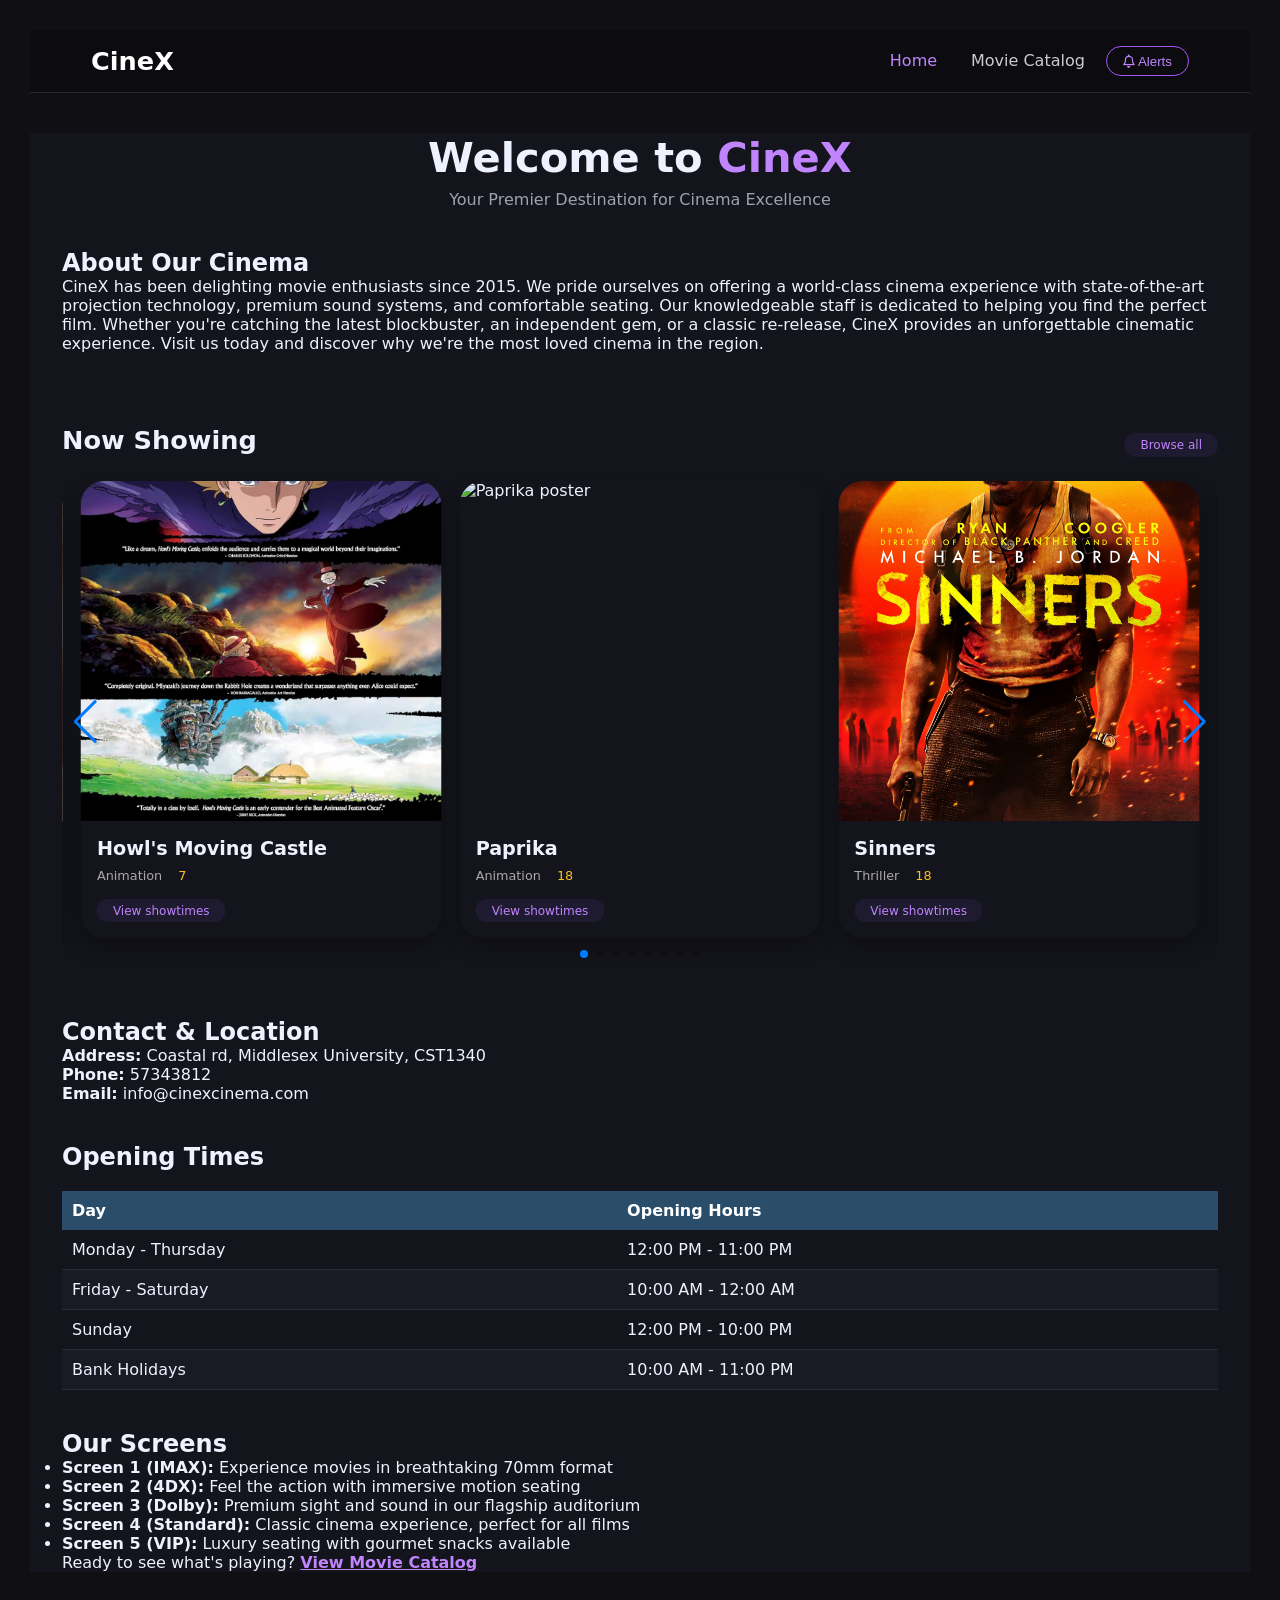
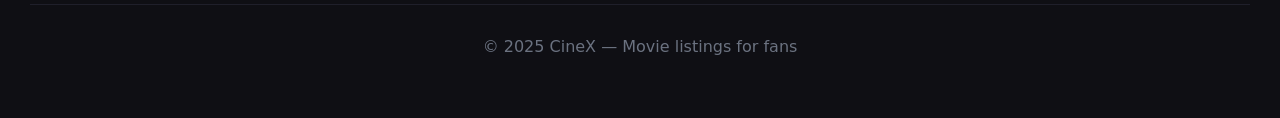
==== commit cc70323c: "modified:   movie listing/index.html" ====
--- a/movie listing/index.html
+++ b/movie listing/index.html
@@ -80,12 +80,13 @@
                 const rating = movie.querySelector('rating')?.textContent || '—';
                 const duration = movie.querySelector('duration')?.textContent || '—';
                 const format = movie.querySelector('format')?.textContent || '—';
+                const image = movie.querySelector('image')?.textContent || 'images/placeholder.jpg';
                 
                 const times = Array.from(movie.querySelectorAll('showtimes > time'))
                     .map(t => t.textContent.trim())
                     .join(', ') || '—';
                 
-                return { title, genre, rating, duration, format, showtimes: times };
+                return { title, genre, rating, duration, format, showtimes: times, image };
             });
             
             console.log(`✓ Loaded ${moviesData.length} movies`);
@@ -126,22 +127,6 @@
         return document.getElementById('moviesTableBody');
     }
 
-    function getPosterUrl(title) {
-        const posterMap = {
-            'Paprika': 'https://via.placeholder.com/320x450/1f1f29/ffffff?text=Paprika',
-            'Sinners': 'https://via.placeholder.com/320x450/1f1f29/ffffff?text=Sinners',
-            'One Battle After Another': 'https://via.placeholder.com/320x450/1f1f29/ffffff?text=One+Battle',
-            'No Other Choice': 'https://via.placeholder.com/320x450/1f1f29/ffffff?text=No+Other+Choice',
-            'Avatar: The Way of Water': 'https://via.placeholder.com/320x450/1f1f29/ffffff?text=Avatar',
-            'Coraline': 'https://via.placeholder.com/320x450/1f1f29/ffffff?text=Coraline',
-            'Sentimental Value': 'https://via.placeholder.com/320x450/1f1f29/ffffff?text=Sentimental+Value',
-            "Howl's Moving Castle": 'https://via.placeholder.com/320x450/1f1f29/ffffff?text=Howl+Castle',
-            'Spider-Man: Brand New Day': 'https://via.placeholder.com/320x450/1f1f29/ffffff?text=Spider-Man',
-            'Dune: Part 3': 'https://via.placeholder.com/320x450/1f1f29/ffffff?text=Dune+3'
-        };
-        return posterMap[title] || 'https://via.placeholder.com/320x450/1f1f29/ffffff?text=Now+Showing';
-    }
-
     function buildHomeCarousel() {
         const carouselWrapper = document.getElementById('nowShowingCarousel');
         if (!carouselWrapper) {
@@ -151,7 +136,7 @@
         carouselWrapper.innerHTML = moviesData.map(movie => `
             <div class="swiper-slide">
                 <div class="movie-card">
-                    <img src="${getPosterUrl(movie.title)}" alt="${movie.title} poster">
+                    <img src="${movie.image}" alt="${movie.title} poster">
                     <div class="movie-info">
                         <h3>${movie.title}</h3>
                         <div class="movie-details">
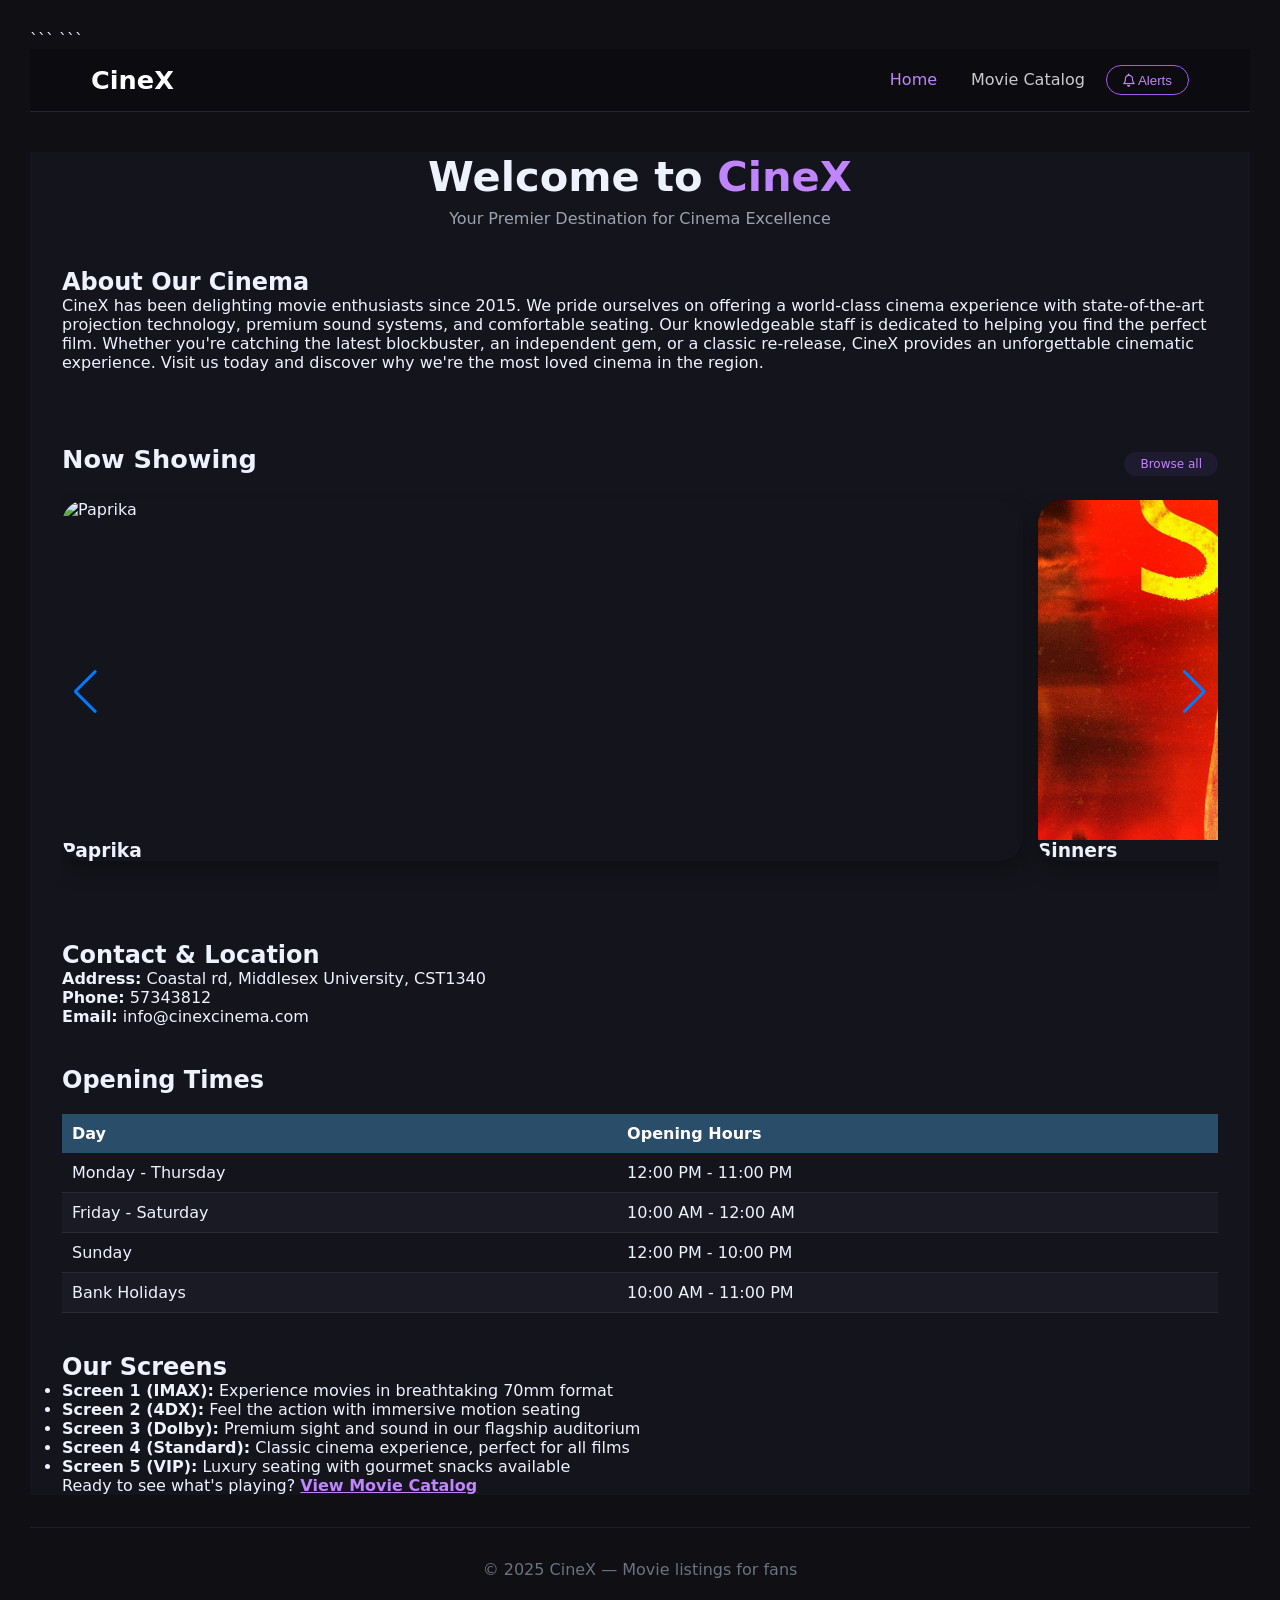
==== commit b6764769: "table fix" ====
--- a/movie listing/index.html
+++ b/movie listing/index.html
@@ -1,275 +1,126 @@
 <!DOCTYPE html>
+
 <html lang="en">
 <head>
     <meta charset="UTF-8">
     <meta name="viewport" content="width=device-width, initial-scale=1.0">
     <title>CineX - Movie Tracker</title>
-    <!-- Local font stack - avoid external Google Fonts blocking -->
-    <!-- Swiper CSS (for carousel) -->
-    <link rel="stylesheet" href="https://cdn.jsdelivr.net/npm/swiper@11/swiper-bundle.min.css" />
-    <!-- Font Awesome (for icons) -->
-    <link rel="stylesheet" href="https://cdnjs.cloudflare.com/ajax/libs/font-awesome/6.0.0-beta3/css/all.min.css">
-    <!-- Main Stylesheet -->
-    <link rel="stylesheet" href="style.css">
+
+```
+<link rel="stylesheet" href="https://cdn.jsdelivr.net/npm/swiper@11/swiper-bundle.min.css" />
+<link rel="stylesheet" href="https://cdnjs.cloudflare.com/ajax/libs/font-awesome/6.0.0-beta3/css/all.min.css">
+<link rel="stylesheet" href="style.css">
+```
+
 </head>
 <body>
 
-<!-- Placeholder for external structure sections -->
 <div id="site-header"></div>
 <main id="site-content"></main>
 <div id="site-footer"></div>
 
-<!-- ========== SCRIPTS ========== -->
 <script src="https://cdn.jsdelivr.net/npm/swiper@11/swiper-bundle.min.js"></script>
+
 <script>
-    // Step 1: Load all HTML partials
-    async function loadLayout() {
-        try {
-            const cacheBust = `?cache=${Date.now()}`;
-            const headerRes = await fetch(`partials/header.html${cacheBust}`, { cache: 'no-store' });
-            const homeRes = await fetch(`partials/home.html${cacheBust}`, { cache: 'no-store' });
-            const comingRes = await fetch(`partials/coming.html${cacheBust}`, { cache: 'no-store' });
-            const footerRes = await fetch(`partials/footer.html${cacheBust}`, { cache: 'no-store' });
+async function loadLayout() {
+    const cacheBust = `?cache=${Date.now()}`;
 
-            const headerHtml = await headerRes.text();
-            const homeHtml = await homeRes.text();
-            const comingHtml = await comingRes.text();
-            const footerHtml = await footerRes.text();
+    const header = await fetch(`partials/header.html${cacheBust}`).then(r => r.text());
+    const home = await fetch(`partials/home.html${cacheBust}`).then(r => r.text());
+    const coming = await fetch(`partials/coming.html${cacheBust}`).then(r => r.text());
+    const footer = await fetch(`partials/footer.html${cacheBust}`).then(r => r.text());
 
-            const siteHeader = document.getElementById('site-header');
-            const siteContent = document.getElementById('site-content');
-            const siteFooter = document.getElementById('site-footer');
+    document.getElementById('site-header').innerHTML = header;
+    document.getElementById('site-content').innerHTML = home + coming;
+    document.getElementById('site-footer').innerHTML = footer;
+}
 
-            siteHeader.innerHTML = headerHtml;
-            siteContent.innerHTML = homeHtml + comingHtml;
-            siteFooter.innerHTML = footerHtml;
+// Load XSL page
+function loadCinemaTable() {
+    const container = document.getElementById("comingPage");
 
-            console.log("✓ Layout loaded");
-            console.log('  site-content child count:', siteContent.children.length);
-            console.log('  site-content ids:', Array.from(siteContent.querySelectorAll('[id]')).map(el => el.id).join(', '));
-        } catch (err) {
-            console.error('✗ Error loading layout:', err);
-        }
-    }
+    container.innerHTML = `
+        <iframe src="movies.xml"
+                style="width:100%; height:100vh; border:none;">
+        </iframe>
+    `;
+}
 
-    // Step 2: Load movies from XML
-    let moviesData = [];
-    
-    async function loadMovies() {
-        try {
-            console.log("Loading XML...");
-            const response = await fetch(`movies.xml?cache=${Date.now()}`, { cache: 'no-store' });
-            const xmlText = await response.text();
-            
-            const parser = new DOMParser();
-            const xmlDoc = parser.parseFromString(xmlText, 'application/xml');
-            
-            // Check for parse errors
-            if (xmlDoc.documentElement.tagName === 'parsererror') {
-                console.error('✗ XML parse error');
-                return;
-            }
-            
-            // Extract movies
-            const movieElements = xmlDoc.querySelectorAll('now_showing > movie');
-            console.log(`Found ${movieElements.length} movies`);
-            
-            moviesData = Array.from(movieElements).map(movie => {
-                const title = movie.querySelector('title')?.textContent || 'Unknown';
-                const genre = movie.querySelector('genre > type')?.textContent || 'Unknown';
-                const rating = movie.querySelector('rating')?.textContent || '—';
-                const duration = movie.querySelector('duration')?.textContent || '—';
-                const format = movie.querySelector('format')?.textContent || '—';
-                const image = movie.querySelector('image')?.textContent || 'images/placeholder.jpg';
-                
-                const times = Array.from(movie.querySelectorAll('showtimes > time'))
-                    .map(t => t.textContent.trim())
-                    .join(', ') || '—';
-                
-                return { title, genre, rating, duration, format, showtimes: times, image };
-            });
-            
-            console.log(`✓ Loaded ${moviesData.length} movies`);
-        } catch (err) {
-            console.error('✗ Error loading movies:', err);
-        }
-    }
+//  Loads movies for carousel
+async function loadMoviesForCarousel() {
+    try {
+        const response = await fetch("movies.xml");
+        const xmlText = await response.text();
 
-    // Build a fallback table inside the coming page when the partial is missing it
-    function ensureMovieTableExists() {
-        let tbody = document.getElementById('moviesTableBody');
-        if (tbody) return tbody;
+        const parser = new DOMParser();
+        const xml = parser.parseFromString(xmlText, "text/xml");
 
-        const comingPage = document.getElementById('comingPage');
-        if (!comingPage) {
-            return null;
-        }
+        const movies = xml.querySelectorAll("now_showing > movie");
 
-        comingPage.insertAdjacentHTML('beforeend', `
-            <div class="movies-table-wrapper">
-                <table class="movies-table">
-                    <thead>
-                        <tr>
-                            <th>Title</th>
-                            <th>Genre</th>
-                            <th>Rating</th>
-                            <th>Duration</th>
-                            <th>Format</th>
-                            <th>Showtimes</th>
-                        </tr>
-                    </thead>
-                    <tbody id="moviesTableBody"></tbody>
-                </table>
-            </div>
-        `);
+        const carousel = document.getElementById("nowShowingCarousel");
 
-        console.warn('⚠️ Fallback movie table inserted into coming page');
-        return document.getElementById('moviesTableBody');
-    }
+        if (!carousel) return;
 
-    function buildHomeCarousel() {
-        const carouselWrapper = document.getElementById('nowShowingCarousel');
-        if (!carouselWrapper) {
-            return;
-        }
+        carousel.innerHTML = Array.from(movies).map(movie => {
+            const title = movie.querySelector("title")?.textContent;
+            const image = movie.querySelector("image")?.textContent;
 
-        carouselWrapper.innerHTML = moviesData.map(movie => `
-            <div class="swiper-slide">
-                <div class="movie-card">
-                    <img src="${movie.image}" alt="${movie.title} poster">
-                    <div class="movie-info">
-                        <h3>${movie.title}</h3>
-                        <div class="movie-details">
-                            <span>${movie.genre}</span>
-                            <span class="rating">${movie.rating}</span>
-                        </div>
-                        <a href="#" class="trailer-btn nav-link" data-page="coming">View showtimes</a>
+            return `
+                <div class="swiper-slide">
+                    <div class="movie-card">
+                        <img src="${image}" alt="${title}">
+                        <h3>${title}</h3>
                     </div>
                 </div>
-            </div>
-        `).join('');
+            `;
+        }).join('');
 
         new Swiper('.now-showing-swiper', {
-            slidesPerView: 1.1,
-            spaceBetween: 18,
-            centeredSlides: true,
-            loop: true,
-            grabCursor: true,
-            pagination: {
-                el: '.swiper-pagination',
-                clickable: true,
-            },
-            navigation: {
-                nextEl: '.swiper-button-next',
-                prevEl: '.swiper-button-prev',
-            },
-            breakpoints: {
-                700: {
-                    slidesPerView: 2.1,
-                },
-                1100: {
-                    slidesPerView: 3.1,
-                },
-            },
+            slidesPerView: 1.2,
+            spaceBetween: 15,
+            loop: true
         });
+
+    } catch (err) {
+        console.error("Carousel error:", err);
     }
+}
 
-    // Step 3: Display movies in table
-    function displayMovies() {
-        // Debug: Check what's in the DOM
-        const table = document.querySelector('.movies-table');
-        let tbody = document.getElementById('moviesTableBody');
-        const comingPage = document.getElementById('comingPage');
-        
-        console.log('Debug info:');
-        console.log('  comingPage exists:', comingPage ? 'yes' : 'no');
-        console.log('  table exists:', table ? 'yes' : 'no');
-        console.log('  tbody exists initially:', tbody ? 'yes' : 'no');
-        console.log('  All elements with id:', Array.from(document.querySelectorAll('[id]')).map(e => e.id).join(', '));
+//  Navigation
+function setupPages() {
+    const homePage = document.getElementById('homePage');
+    const comingPage = document.getElementById('comingPage');
+    const navLinks = document.querySelectorAll('.nav-link');
 
-        tbody = tbody || ensureMovieTableExists();
-        if (!tbody) {
-            const content = document.getElementById('site-content');
-            console.error('✗ Table body not found');
-            console.log('  site-content child count:', content ? content.children.length : 'none');
-            console.log('  site-content ids:', content ? Array.from(content.querySelectorAll('[id]')).map(el => el.id).join(', ') : 'none');
-            return;
-        }
+    navLinks.forEach(link => {
+        link.addEventListener('click', (e) => {
+            e.preventDefault();
+            const page = link.dataset.page;
 
-        console.log(`Displaying ${moviesData.length} movies in table`);
-        tbody.innerHTML = '';
-        
-        moviesData.forEach(movie => {
-            const row = document.createElement('tr');
-            row.innerHTML = `
-                <td><strong>${movie.title}</strong></td>
-                <td>${movie.genre}</td>
-                <td>${movie.rating}</td>
-                <td>${movie.duration}</td>
-                <td>${movie.format}</td>
-                <td>${movie.showtimes}</td>
-            `;
-            tbody.appendChild(row);
+            if (page === 'home') {
+                homePage.classList.add('active');
+                comingPage.classList.remove('active');
+            }
+
+            if (page === 'coming') {
+                homePage.classList.remove('active');
+                comingPage.classList.add('active');
+                loadCinemaTable();
+            }
         });
-        
-        console.log('✓ Movies displayed');
-    }
+    });
 
-    // Step 4: Setup page switching
-    function setupPages() {
-        const homePage = document.getElementById('homePage');
-        const comingPage = document.getElementById('comingPage');
-        const navLinks = document.querySelectorAll('.nav-link');
-        
-        if (!homePage || !comingPage) {
-            console.error('✗ Pages not found');
-            return;
-        }
-        
-        console.log('✓ Pages found, setting up navigation');
-        
-        navLinks.forEach(link => {
-            link.addEventListener('click', (e) => {
-                e.preventDefault();
-                const page = link.getAttribute('data-page');
-                console.log(`Clicked: ${page}`);
-                
-                if (page === 'home') {
-                    homePage.classList.add('active');
-                    comingPage.classList.remove('active');
-                    navLinks.forEach(l => l.classList.toggle('active', l === link));
-                } else if (page === 'coming') {
-                    homePage.classList.remove('active');
-                    comingPage.classList.add('active');
-                    navLinks.forEach(l => l.classList.toggle('active', l === link));
-                    displayMovies();
-                }
-            });
-        });
-        
-        // Set initial home page
-        homePage.classList.add('active');
-        comingPage.classList.remove('active');
-        console.log('✓ Navigation setup complete');
-    }
+    homePage.classList.add('active');
+}
 
-    // Step 5: Initialize everything
-    async function init() {
-        console.log('=== INITIALIZING SITE ===');
-        await loadLayout();
-        await loadMovies();
-        buildHomeCarousel();
-        setupPages();
-        // Don't display movies on init - only when coming page is clicked
-        console.log('=== INITIALIZATION COMPLETE ===');
-    }
+async function init() {
+    await loadLayout();
+    setupPages();
+    loadMoviesForCarousel(); 
+}
 
-    // Start the app when DOM is ready
-    if (document.readyState === 'loading') {
-        document.addEventListener('DOMContentLoaded', init);
-    } else {
-        init();
-    }
+document.addEventListener('DOMContentLoaded', init);
 </script>
+
 </body>
-</html>+</html>
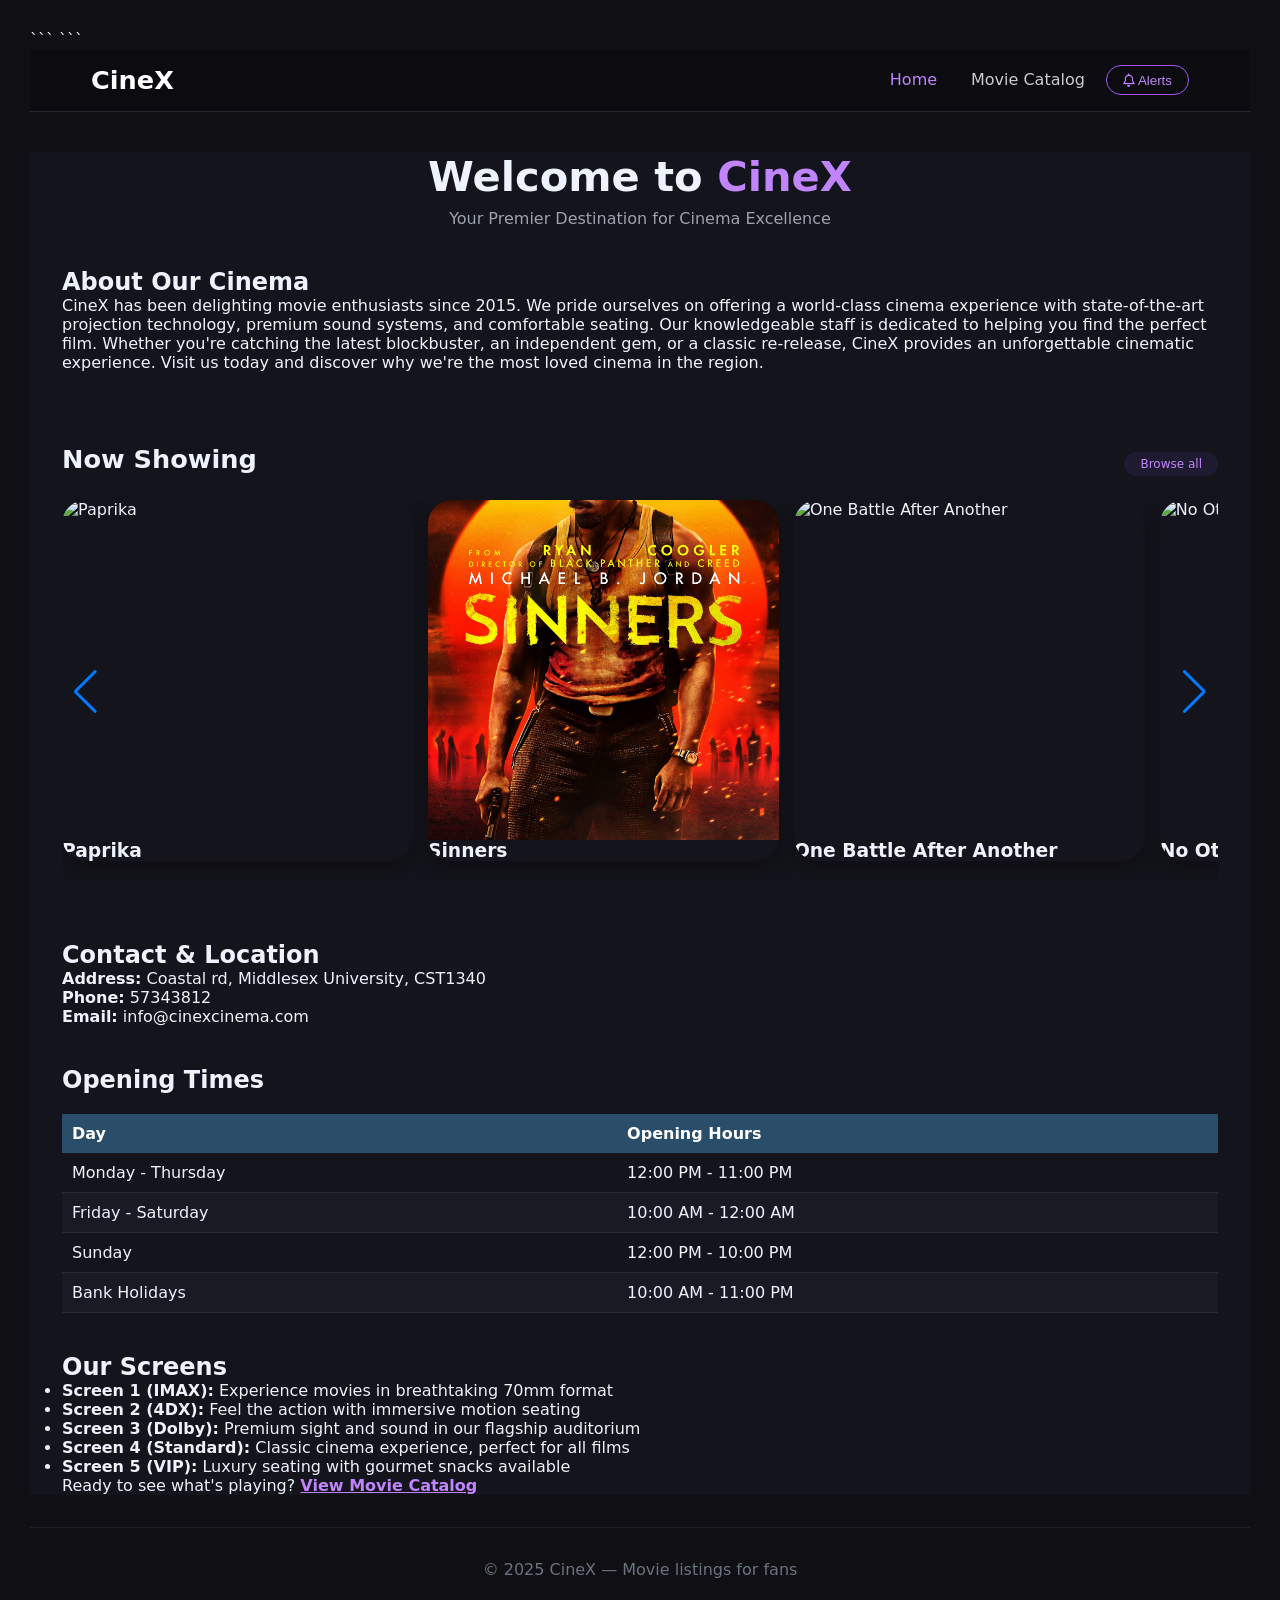
==== commit a917c737: "table fix" ====
--- a/movie listing/index.html
+++ b/movie listing/index.html
@@ -76,10 +76,26 @@
         }).join('');
 
         new Swiper('.now-showing-swiper', {
-            slidesPerView: 1.2,
-            spaceBetween: 15,
-            loop: true
-        });
+slidesPerView: 1.2,
+spaceBetween: 15,
+loop: true,
+grabCursor: true,
+
+navigation: {
+    nextEl: '.swiper-button-next',
+    prevEl: '.swiper-button-prev',
+},
+
+breakpoints: {
+    700: {
+        slidesPerView: 2.2,
+    },
+    1100: {
+        slidesPerView: 3.2,
+    }
+}
+
+});
 
     } catch (err) {
         console.error("Carousel error:", err);
